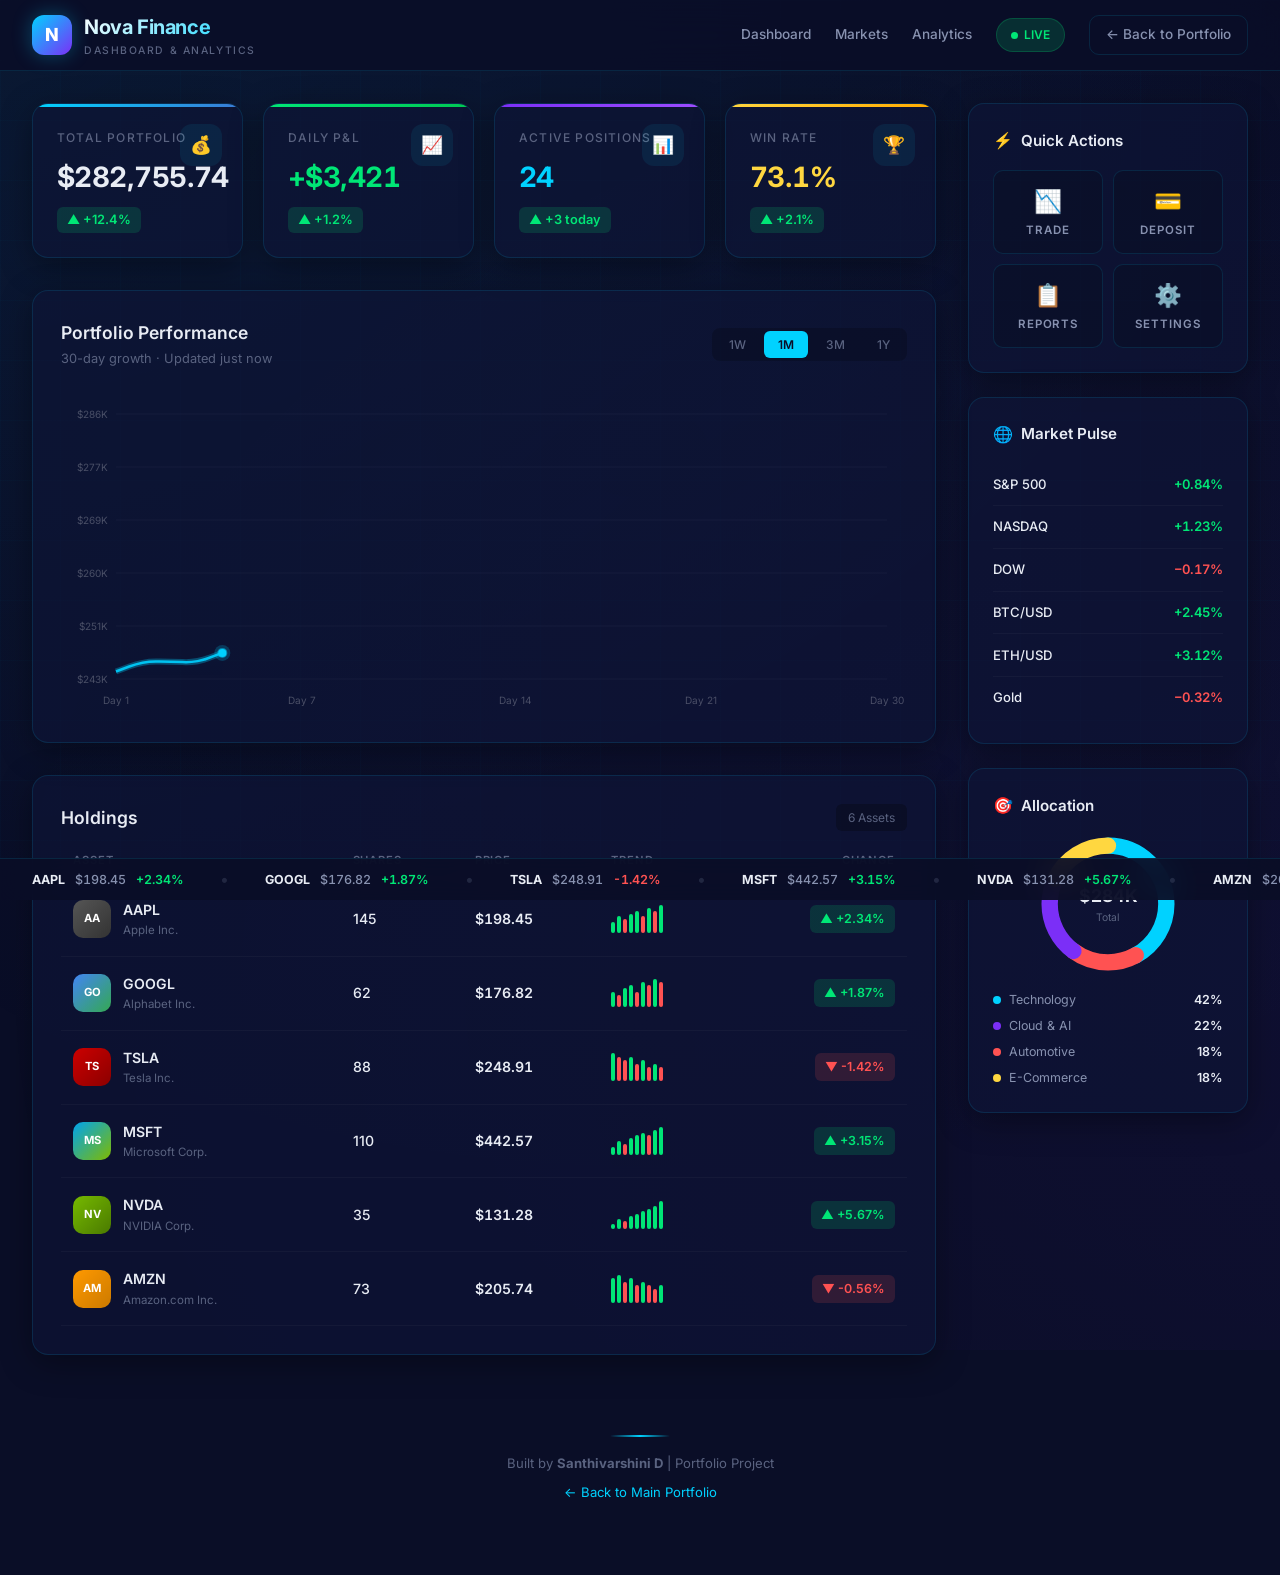
==== projects/nova/index.html @ 266eb6f7 "feat: massive portfolio overhaul with live demos, contact form email delivery, SEO, and particle ani" ====
<!DOCTYPE html>
<html lang="en">
<head>
    <meta charset="UTF-8">
    <meta name="viewport" content="width=device-width, initial-scale=1.0">
    <meta name="description" content="Nova Finance — A premium fintech dashboard and analytics platform for portfolio management, trading, and real-time market insights.">
    <title>Nova Finance | Dashboard & Analytics</title>
    <link rel="preconnect" href="https://fonts.googleapis.com">
    <link rel="preconnect" href="https://fonts.gstatic.com" crossorigin>
    <link href="https://fonts.googleapis.com/css2?family=Inter:wght@300;400;500;600;700;800&display=swap" rel="stylesheet">
    <style>
        /* ===== RESET & BASE ===== */
        *, *::before, *::after { margin: 0; padding: 0; box-sizing: border-box; }

        :root {
            --bg-primary: #0a0e27;
            --bg-secondary: #0f1433;
            --bg-card: rgba(15, 20, 55, 0.65);
            --bg-card-hover: rgba(20, 28, 75, 0.75);
            --border-glass: rgba(0, 210, 255, 0.12);
            --border-glass-hover: rgba(0, 210, 255, 0.3);
            --accent-cyan: #00d2ff;
            --accent-blue: #3a7bd5;
            --accent-purple: #7b2ff7;
            --accent-neon: #00f0ff;
            --text-primary: #e8ecf4;
            --text-secondary: #8892b0;
            --text-muted: #5a6380;
            --green: #00e676;
            --green-dim: rgba(0, 230, 118, 0.15);
            --red: #ff5252;
            --red-dim: rgba(255, 82, 82, 0.15);
            --yellow: #ffd740;
            --shadow-glow: 0 0 30px rgba(0, 210, 255, 0.08);
            --shadow-card: 0 8px 32px rgba(0, 0, 0, 0.35);
            --radius: 16px;
            --radius-sm: 10px;
            --transition: 0.3s cubic-bezier(0.4, 0, 0.2, 1);
        }

        html { scroll-behavior: smooth; }

        body {
            font-family: 'Inter', -apple-system, BlinkMacSystemFont, sans-serif;
            background: var(--bg-primary);
            color: var(--text-primary);
            min-height: 100vh;
            overflow-x: hidden;
            line-height: 1.6;
        }

        /* ===== AMBIENT BACKGROUND ===== */
        body::before {
            content: '';
            position: fixed;
            top: -50%;
            left: -50%;
            width: 200%;
            height: 200%;
            background:
                radial-gradient(ellipse at 20% 20%, rgba(0, 210, 255, 0.06) 0%, transparent 50%),
                radial-gradient(ellipse at 80% 80%, rgba(123, 47, 247, 0.05) 0%, transparent 50%),
                radial-gradient(ellipse at 50% 50%, rgba(58, 123, 213, 0.03) 0%, transparent 60%);
            animation: ambientShift 20s ease-in-out infinite alternate;
            z-index: 0;
            pointer-events: none;
        }

        @keyframes ambientShift {
            0% { transform: translate(0, 0) rotate(0deg); }
            50% { transform: translate(-3%, 2%) rotate(1deg); }
            100% { transform: translate(2%, -3%) rotate(-1deg); }
        }

        /* ===== GRID OVERLAY ===== */
        body::after {
            content: '';
            position: fixed;
            inset: 0;
            background-image:
                linear-gradient(rgba(0, 210, 255, 0.02) 1px, transparent 1px),
                linear-gradient(90deg, rgba(0, 210, 255, 0.02) 1px, transparent 1px);
            background-size: 60px 60px;
            z-index: 0;
            pointer-events: none;
        }

        /* ===== SCROLLBAR ===== */
        ::-webkit-scrollbar { width: 6px; }
        ::-webkit-scrollbar-track { background: var(--bg-primary); }
        ::-webkit-scrollbar-thumb { background: var(--accent-blue); border-radius: 3px; }
        ::-webkit-scrollbar-thumb:hover { background: var(--accent-cyan); }

        /* ===== GLASSMORPHISM UTILITY ===== */
        .glass {
            background: var(--bg-card);
            backdrop-filter: blur(20px);
            -webkit-backdrop-filter: blur(20px);
            border: 1px solid var(--border-glass);
            border-radius: var(--radius);
            box-shadow: var(--shadow-card);
            transition: border-color var(--transition), box-shadow var(--transition), transform var(--transition);
        }

        .glass:hover {
            border-color: var(--border-glass-hover);
            box-shadow: var(--shadow-card), var(--shadow-glow);
            transform: translateY(-2px);
        }

        /* ===== HEADER ===== */
        .header {
            position: sticky;
            top: 0;
            z-index: 100;
            background: rgba(10, 14, 39, 0.85);
            backdrop-filter: blur(24px);
            -webkit-backdrop-filter: blur(24px);
            border-bottom: 1px solid var(--border-glass);
            padding: 0 2rem;
            animation: headerSlide 0.8s ease-out;
        }

        @keyframes headerSlide {
            from { transform: translateY(-100%); opacity: 0; }
            to { transform: translateY(0); opacity: 1; }
        }

        .header-inner {
            max-width: 1440px;
            margin: 0 auto;
            display: flex;
            align-items: center;
            justify-content: space-between;
            height: 70px;
        }

        .brand {
            display: flex;
            align-items: center;
            gap: 12px;
            text-decoration: none;
        }

        .brand-icon {
            width: 40px;
            height: 40px;
            border-radius: 12px;
            background: linear-gradient(135deg, var(--accent-cyan), var(--accent-purple));
            display: flex;
            align-items: center;
            justify-content: center;
            font-size: 18px;
            font-weight: 800;
            color: #fff;
            box-shadow: 0 0 20px rgba(0, 210, 255, 0.3);
            animation: iconPulse 3s ease-in-out infinite;
        }

        @keyframes iconPulse {
            0%, 100% { box-shadow: 0 0 20px rgba(0, 210, 255, 0.3); }
            50% { box-shadow: 0 0 35px rgba(0, 210, 255, 0.5); }
        }

        .brand-text {
            display: flex;
            flex-direction: column;
        }

        .brand-name {
            font-size: 1.25rem;
            font-weight: 700;
            background: linear-gradient(135deg, #fff 0%, var(--accent-cyan) 100%);
            -webkit-background-clip: text;
            -webkit-text-fill-color: transparent;
            background-clip: text;
            letter-spacing: -0.02em;
        }

        .brand-sub {
            font-size: 0.65rem;
            color: var(--text-muted);
            text-transform: uppercase;
            letter-spacing: 0.15em;
            font-weight: 500;
        }

        .header-nav {
            display: flex;
            align-items: center;
            gap: 1.5rem;
        }

        .header-link {
            color: var(--text-secondary);
            text-decoration: none;
            font-size: 0.85rem;
            font-weight: 500;
            transition: color var(--transition);
            position: relative;
        }

        .header-link:hover {
            color: var(--accent-cyan);
        }

        .header-link::after {
            content: '';
            position: absolute;
            bottom: -4px;
            left: 0;
            width: 0;
            height: 2px;
            background: var(--accent-cyan);
            transition: width var(--transition);
        }

        .header-link:hover::after { width: 100%; }

        .live-badge {
            display: flex;
            align-items: center;
            gap: 6px;
            font-size: 0.75rem;
            font-weight: 600;
            color: var(--green);
            background: var(--green-dim);
            padding: 6px 14px;
            border-radius: 20px;
            border: 1px solid rgba(0, 230, 118, 0.2);
        }

        .live-dot {
            width: 7px;
            height: 7px;
            border-radius: 50%;
            background: var(--green);
            animation: livePulse 1.5s ease-in-out infinite;
        }

        @keyframes livePulse {
            0%, 100% { opacity: 1; box-shadow: 0 0 0 0 rgba(0, 230, 118, 0.4); }
            50% { opacity: 0.6; box-shadow: 0 0 0 6px rgba(0, 230, 118, 0); }
        }

        .back-link {
            display: flex;
            align-items: center;
            gap: 6px;
            color: var(--text-secondary);
            text-decoration: none;
            font-size: 0.85rem;
            font-weight: 500;
            padding: 8px 16px;
            border-radius: var(--radius-sm);
            border: 1px solid var(--border-glass);
            transition: all var(--transition);
        }

        .back-link:hover {
            color: var(--accent-cyan);
            border-color: var(--accent-cyan);
            background: rgba(0, 210, 255, 0.05);
        }

        /* ===== MAIN LAYOUT ===== */
        .main-wrapper {
            position: relative;
            z-index: 1;
            max-width: 1440px;
            margin: 0 auto;
            padding: 2rem;
            display: grid;
            grid-template-columns: 1fr 280px;
            gap: 2rem;
        }

        .content-area { min-width: 0; }

        /* ===== HERO STATS ===== */
        .hero-stats {
            display: grid;
            grid-template-columns: repeat(4, 1fr);
            gap: 1.25rem;
            margin-bottom: 2rem;
            animation: fadeUp 0.6s ease-out 0.2s both;
        }

        @keyframes fadeUp {
            from { opacity: 0; transform: translateY(30px); }
            to { opacity: 1; transform: translateY(0); }
        }

        .stat-card {
            padding: 1.5rem;
            position: relative;
            overflow: hidden;
        }

        .stat-card::before {
            content: '';
            position: absolute;
            top: 0;
            left: 0;
            right: 0;
            height: 3px;
            border-radius: var(--radius) var(--radius) 0 0;
        }

        .stat-card:nth-child(1)::before { background: linear-gradient(90deg, var(--accent-cyan), var(--accent-blue)); }
        .stat-card:nth-child(2)::before { background: linear-gradient(90deg, var(--green), #00c853); }
        .stat-card:nth-child(3)::before { background: linear-gradient(90deg, var(--accent-purple), #9c4dff); }
        .stat-card:nth-child(4)::before { background: linear-gradient(90deg, var(--yellow), #ffab00); }

        .stat-label {
            font-size: 0.75rem;
            font-weight: 500;
            color: var(--text-muted);
            text-transform: uppercase;
            letter-spacing: 0.1em;
            margin-bottom: 0.5rem;
        }

        .stat-value {
            font-size: 1.75rem;
            font-weight: 700;
            letter-spacing: -0.02em;
            margin-bottom: 0.35rem;
            font-variant-numeric: tabular-nums;
        }

        .stat-change {
            font-size: 0.8rem;
            font-weight: 600;
            display: inline-flex;
            align-items: center;
            gap: 4px;
            padding: 3px 10px;
            border-radius: 6px;
        }

        .stat-change.positive {
            color: var(--green);
            background: var(--green-dim);
        }

        .stat-change.negative {
            color: var(--red);
            background: var(--red-dim);
        }

        .stat-icon {
            position: absolute;
            top: 1.25rem;
            right: 1.25rem;
            width: 42px;
            height: 42px;
            border-radius: 12px;
            display: flex;
            align-items: center;
            justify-content: center;
            font-size: 1.1rem;
            background: rgba(0, 210, 255, 0.08);
            color: var(--accent-cyan);
        }

        /* ===== CHART SECTION ===== */
        .chart-section {
            margin-bottom: 2rem;
            animation: fadeUp 0.6s ease-out 0.4s both;
        }

        .chart-card {
            padding: 1.75rem;
        }

        .chart-header {
            display: flex;
            align-items: center;
            justify-content: space-between;
            margin-bottom: 1.5rem;
        }

        .chart-title {
            font-size: 1.1rem;
            font-weight: 600;
        }

        .chart-title-sub {
            font-size: 0.8rem;
            color: var(--text-muted);
            margin-top: 2px;
        }

        .chart-controls {
            display: flex;
            gap: 4px;
            background: rgba(0, 0, 0, 0.2);
            border-radius: 8px;
            padding: 3px;
        }

        .chart-btn {
            border: none;
            background: transparent;
            color: var(--text-muted);
            font-family: 'Inter', sans-serif;
            font-size: 0.75rem;
            font-weight: 500;
            padding: 6px 14px;
            border-radius: 6px;
            cursor: pointer;
            transition: all var(--transition);
        }

        .chart-btn.active {
            background: var(--accent-cyan);
            color: var(--bg-primary);
            font-weight: 600;
        }

        .chart-btn:hover:not(.active) {
            color: var(--text-primary);
            background: rgba(255, 255, 255, 0.05);
        }

        .chart-canvas-wrap {
            position: relative;
            width: 100%;
            height: 320px;
            border-radius: var(--radius-sm);
            overflow: hidden;
        }

        #priceChart {
            width: 100%;
            height: 100%;
        }

        /* ===== HOLDINGS TABLE ===== */
        .holdings-section {
            animation: fadeUp 0.6s ease-out 0.6s both;
        }

        .holdings-card {
            padding: 1.75rem;
        }

        .holdings-header {
            display: flex;
            align-items: center;
            justify-content: space-between;
            margin-bottom: 1.25rem;
        }

        .holdings-title {
            font-size: 1.1rem;
            font-weight: 600;
        }

        .holdings-count {
            font-size: 0.75rem;
            color: var(--text-muted);
            background: rgba(0, 0, 0, 0.25);
            padding: 4px 12px;
            border-radius: 6px;
        }

        .holdings-table {
            width: 100%;
            border-collapse: collapse;
        }

        .holdings-table th {
            text-align: left;
            font-size: 0.7rem;
            font-weight: 600;
            color: var(--text-muted);
            text-transform: uppercase;
            letter-spacing: 0.08em;
            padding: 0 0.75rem 0.75rem;
            border-bottom: 1px solid var(--border-glass);
        }

        .holdings-table th:last-child,
        .holdings-table td:last-child { text-align: right; }

        .holdings-table td {
            padding: 1rem 0.75rem;
            font-size: 0.88rem;
            border-bottom: 1px solid rgba(255, 255, 255, 0.03);
            vertical-align: middle;
        }

        .holdings-table tr {
            transition: background var(--transition);
        }

        .holdings-table tbody tr:hover {
            background: rgba(0, 210, 255, 0.03);
        }

        .stock-info {
            display: flex;
            align-items: center;
            gap: 12px;
        }

        .stock-icon-wrap {
            width: 38px;
            height: 38px;
            border-radius: 10px;
            display: flex;
            align-items: center;
            justify-content: center;
            font-weight: 700;
            font-size: 0.7rem;
            color: #fff;
            flex-shrink: 0;
        }

        .stock-icon-wrap.aapl { background: linear-gradient(135deg, #555, #333); }
        .stock-icon-wrap.googl { background: linear-gradient(135deg, #4285f4, #34a853); }
        .stock-icon-wrap.tsla { background: linear-gradient(135deg, #cc0000, #8b0000); }
        .stock-icon-wrap.msft { background: linear-gradient(135deg, #00a4ef, #7fba00); }
        .stock-icon-wrap.nvda { background: linear-gradient(135deg, #76b900, #4a7a00); }
        .stock-icon-wrap.amzn { background: linear-gradient(135deg, #ff9900, #cc7a00); }

        .stock-name {
            font-weight: 600;
            font-size: 0.88rem;
        }

        .stock-fullname {
            font-size: 0.72rem;
            color: var(--text-muted);
        }

        .shares-val {
            font-weight: 500;
        }

        .price-val {
            font-weight: 600;
            font-variant-numeric: tabular-nums;
        }

        .change-badge {
            display: inline-flex;
            align-items: center;
            gap: 3px;
            padding: 4px 10px;
            border-radius: 6px;
            font-size: 0.78rem;
            font-weight: 600;
        }

        .change-badge.up {
            color: var(--green);
            background: var(--green-dim);
        }

        .change-badge.down {
            color: var(--red);
            background: var(--red-dim);
        }

        /* Sparkline */
        .sparkline {
            display: flex;
            align-items: flex-end;
            gap: 2px;
            height: 28px;
        }

        .sparkline .bar {
            width: 4px;
            border-radius: 2px;
            animation: sparkGrow 0.8s ease-out forwards;
            transform-origin: bottom;
            transform: scaleY(0);
        }

        @keyframes sparkGrow {
            to { transform: scaleY(1); }
        }

        .sparkline .bar.up { background: var(--green); }
        .sparkline .bar.down { background: var(--red); }

        /* ===== SIDEBAR ===== */
        .sidebar {
            display: flex;
            flex-direction: column;
            gap: 1.5rem;
            animation: fadeUp 0.6s ease-out 0.5s both;
        }

        .sidebar-card {
            padding: 1.5rem;
        }

        .sidebar-title {
            font-size: 0.95rem;
            font-weight: 600;
            margin-bottom: 1rem;
            display: flex;
            align-items: center;
            gap: 8px;
        }

        .sidebar-title .icon {
            font-size: 1rem;
        }

        /* Quick Actions */
        .action-grid {
            display: grid;
            grid-template-columns: 1fr 1fr;
            gap: 10px;
        }

        .action-btn {
            display: flex;
            flex-direction: column;
            align-items: center;
            gap: 8px;
            padding: 1rem 0.5rem;
            border: 1px solid var(--border-glass);
            border-radius: var(--radius-sm);
            background: rgba(0, 0, 0, 0.15);
            color: var(--text-secondary);
            cursor: pointer;
            transition: all var(--transition);
            text-decoration: none;
            font-family: 'Inter', sans-serif;
        }

        .action-btn:hover {
            border-color: var(--accent-cyan);
            color: var(--accent-cyan);
            background: rgba(0, 210, 255, 0.05);
            transform: translateY(-2px);
        }

        .action-btn .action-icon {
            font-size: 1.4rem;
        }

        .action-btn .action-label {
            font-size: 0.72rem;
            font-weight: 600;
            text-transform: uppercase;
            letter-spacing: 0.08em;
        }

        /* Market Pulse */
        .market-item {
            display: flex;
            align-items: center;
            justify-content: space-between;
            padding: 0.65rem 0;
            border-bottom: 1px solid rgba(255, 255, 255, 0.03);
        }

        .market-item:last-child { border-bottom: none; }

        .market-label {
            font-size: 0.82rem;
            font-weight: 500;
        }

        .market-val {
            font-size: 0.82rem;
            font-weight: 600;
            font-variant-numeric: tabular-nums;
        }

        .market-val.green { color: var(--green); }
        .market-val.red { color: var(--red); }

        /* Allocation Ring */
        .allocation-wrap {
            display: flex;
            justify-content: center;
            margin-bottom: 1rem;
        }

        .allocation-ring {
            width: 140px;
            height: 140px;
            position: relative;
        }

        .allocation-ring svg {
            width: 100%;
            height: 100%;
            transform: rotate(-90deg);
        }

        .allocation-ring circle {
            fill: none;
            stroke-width: 14;
            stroke-linecap: round;
        }

        .ring-center {
            position: absolute;
            inset: 0;
            display: flex;
            flex-direction: column;
            align-items: center;
            justify-content: center;
        }

        .ring-center .val {
            font-size: 1.1rem;
            font-weight: 700;
        }

        .ring-center .label {
            font-size: 0.65rem;
            color: var(--text-muted);
        }

        .alloc-legend {
            display: flex;
            flex-direction: column;
            gap: 6px;
        }

        .legend-item {
            display: flex;
            align-items: center;
            gap: 8px;
            font-size: 0.78rem;
            color: var(--text-secondary);
        }

        .legend-dot {
            width: 8px;
            height: 8px;
            border-radius: 50%;
            flex-shrink: 0;
        }

        .legend-pct {
            margin-left: auto;
            font-weight: 600;
            color: var(--text-primary);
        }

        /* ===== TICKER BAR ===== */
        .ticker-bar {
            position: fixed;
            bottom: 0;
            left: 0;
            right: 0;
            z-index: 100;
            background: rgba(10, 14, 39, 0.92);
            backdrop-filter: blur(16px);
            -webkit-backdrop-filter: blur(16px);
            border-top: 1px solid var(--border-glass);
            height: 42px;
            overflow: hidden;
        }

        .ticker-track {
            display: flex;
            align-items: center;
            height: 100%;
            animation: tickerScroll 35s linear infinite;
            white-space: nowrap;
            width: max-content;
        }

        @keyframes tickerScroll {
            from { transform: translateX(0); }
            to { transform: translateX(-50%); }
        }

        .ticker-item {
            display: inline-flex;
            align-items: center;
            gap: 10px;
            padding: 0 2rem;
            font-size: 0.78rem;
            font-weight: 500;
        }

        .ticker-symbol {
            color: var(--text-primary);
            font-weight: 700;
        }

        .ticker-price {
            color: var(--text-secondary);
            font-variant-numeric: tabular-nums;
        }

        .ticker-chg {
            font-weight: 600;
            font-variant-numeric: tabular-nums;
        }

        .ticker-chg.up { color: var(--green); }
        .ticker-chg.down { color: var(--red); }

        .ticker-sep {
            color: var(--text-muted);
            opacity: 0.3;
            padding: 0 0.25rem;
        }

        /* ===== FOOTER ===== */
        .footer {
            position: relative;
            z-index: 1;
            text-align: center;
            padding: 3rem 2rem 4.5rem;
            color: var(--text-muted);
            font-size: 0.82rem;
        }

        .footer a {
            color: var(--accent-cyan);
            text-decoration: none;
            transition: color var(--transition);
        }

        .footer a:hover {
            color: #fff;
        }

        .footer-divider {
            width: 60px;
            height: 2px;
            background: linear-gradient(90deg, transparent, var(--accent-cyan), transparent);
            margin: 0 auto 1rem;
            border-radius: 1px;
        }

        /* ===== RESPONSIVE ===== */
        @media (max-width: 1100px) {
            .main-wrapper {
                grid-template-columns: 1fr;
            }

            .sidebar {
                display: grid;
                grid-template-columns: repeat(auto-fit, minmax(240px, 1fr));
            }
        }

        @media (max-width: 768px) {
            .hero-stats {
                grid-template-columns: repeat(2, 1fr);
            }

            .header-inner {
                height: 60px;
            }

            .header-nav .header-link {
                display: none;
            }

            .main-wrapper {
                padding: 1rem;
                gap: 1rem;
            }

            .stat-value {
                font-size: 1.35rem;
            }

            .stat-icon { display: none; }

            .chart-canvas-wrap { height: 240px; }

            .holdings-table th:nth-child(4),
            .holdings-table td:nth-child(4) {
                display: none;
            }

            .sidebar {
                grid-template-columns: 1fr;
            }
        }

        @media (max-width: 480px) {
            .hero-stats {
                grid-template-columns: 1fr;
            }

            .brand-name { font-size: 1rem; }

            .holdings-table th:nth-child(3),
            .holdings-table td:nth-child(3) {
                display: none;
            }
        }

        /* ===== ANIMATIONS ===== */
        .fade-in-row > * {
            animation: fadeUp 0.5s ease-out both;
        }

        .fade-in-row > *:nth-child(1) { animation-delay: 0.1s; }
        .fade-in-row > *:nth-child(2) { animation-delay: 0.2s; }
        .fade-in-row > *:nth-child(3) { animation-delay: 0.3s; }
        .fade-in-row > *:nth-child(4) { animation-delay: 0.4s; }
        .fade-in-row > *:nth-child(5) { animation-delay: 0.5s; }
        .fade-in-row > *:nth-child(6) { animation-delay: 0.6s; }
    </style>
</head>
<body>

    <!-- ===== HEADER ===== -->
    <header class="header" id="header">
        <div class="header-inner">
            <a href="#" class="brand">
                <div class="brand-icon">N</div>
                <div class="brand-text">
                    <span class="brand-name">Nova Finance</span>
                    <span class="brand-sub">Dashboard & Analytics</span>
                </div>
            </a>

            <nav class="header-nav">
                <a href="#" class="header-link">Dashboard</a>
                <a href="#" class="header-link">Markets</a>
                <a href="#" class="header-link">Analytics</a>
                <span class="live-badge">
                    <span class="live-dot"></span>
                    LIVE
                </span>
                <a href="../../index.html" class="back-link">← Back to Portfolio</a>
            </nav>
        </div>
    </header>

    <!-- ===== MAIN CONTENT ===== -->
    <div class="main-wrapper">
        <div class="content-area">

            <!-- HERO STATS -->
            <div class="hero-stats fade-in-row" id="heroStats">
                <div class="stat-card glass">
                    <div class="stat-label">Total Portfolio</div>
                    <div class="stat-value" id="statPortfolio">$0</div>
                    <span class="stat-change positive">▲ +12.4%</span>
                    <div class="stat-icon">💰</div>
                </div>
                <div class="stat-card glass">
                    <div class="stat-label">Daily P&L</div>
                    <div class="stat-value" id="statPL" style="color: var(--green);">$0</div>
                    <span class="stat-change positive">▲ +1.2%</span>
                    <div class="stat-icon">📈</div>
                </div>
                <div class="stat-card glass">
                    <div class="stat-label">Active Positions</div>
                    <div class="stat-value" id="statPositions" style="color: var(--accent-cyan);">0</div>
                    <span class="stat-change positive">▲ +3 today</span>
                    <div class="stat-icon">📊</div>
                </div>
                <div class="stat-card glass">
                    <div class="stat-label">Win Rate</div>
                    <div class="stat-value" id="statWinRate" style="color: var(--yellow);">0%</div>
                    <span class="stat-change positive">▲ +2.1%</span>
                    <div class="stat-icon">🏆</div>
                </div>
            </div>

            <!-- CHART -->
            <div class="chart-section">
                <div class="chart-card glass">
                    <div class="chart-header">
                        <div>
                            <div class="chart-title">Portfolio Performance</div>
                            <div class="chart-title-sub">30-day growth · Updated just now</div>
                        </div>
                        <div class="chart-controls">
                            <button class="chart-btn" data-range="7">1W</button>
                            <button class="chart-btn active" data-range="30">1M</button>
                            <button class="chart-btn" data-range="90">3M</button>
                            <button class="chart-btn" data-range="365">1Y</button>
                        </div>
                    </div>
                    <div class="chart-canvas-wrap">
                        <canvas id="priceChart"></canvas>
                    </div>
                </div>
            </div>

            <!-- HOLDINGS TABLE -->
            <div class="holdings-section">
                <div class="holdings-card glass">
                    <div class="holdings-header">
                        <h2 class="holdings-title">Holdings</h2>
                        <span class="holdings-count">6 Assets</span>
                    </div>
                    <table class="holdings-table">
                        <thead>
                            <tr>
                                <th>Asset</th>
                                <th>Shares</th>
                                <th>Price</th>
                                <th>Trend</th>
                                <th>Change</th>
                            </tr>
                        </thead>
                        <tbody id="holdingsBody" class="fade-in-row">
                        </tbody>
                    </table>
                </div>
            </div>
        </div>

        <!-- SIDEBAR -->
        <aside class="sidebar">
            <!-- Quick Actions -->
            <div class="sidebar-card glass">
                <div class="sidebar-title"><span class="icon">⚡</span> Quick Actions</div>
                <div class="action-grid">
                    <button class="action-btn" id="btnTrade">
                        <span class="action-icon">📉</span>
                        <span class="action-label">Trade</span>
                    </button>
                    <button class="action-btn" id="btnDeposit">
                        <span class="action-icon">💳</span>
                        <span class="action-label">Deposit</span>
                    </button>
                    <button class="action-btn" id="btnReports">
                        <span class="action-icon">📋</span>
                        <span class="action-label">Reports</span>
                    </button>
                    <button class="action-btn" id="btnSettings">
                        <span class="action-icon">⚙️</span>
                        <span class="action-label">Settings</span>
                    </button>
                </div>
            </div>

            <!-- Market Pulse -->
            <div class="sidebar-card glass">
                <div class="sidebar-title"><span class="icon">🌐</span> Market Pulse</div>
                <div class="market-item">
                    <span class="market-label">S&P 500</span>
                    <span class="market-val green">+0.84%</span>
                </div>
                <div class="market-item">
                    <span class="market-label">NASDAQ</span>
                    <span class="market-val green">+1.23%</span>
                </div>
                <div class="market-item">
                    <span class="market-label">DOW</span>
                    <span class="market-val red">−0.17%</span>
                </div>
                <div class="market-item">
                    <span class="market-label">BTC/USD</span>
                    <span class="market-val green">+2.45%</span>
                </div>
                <div class="market-item">
                    <span class="market-label">ETH/USD</span>
                    <span class="market-val green">+3.12%</span>
                </div>
                <div class="market-item">
                    <span class="market-label">Gold</span>
                    <span class="market-val red">−0.32%</span>
                </div>
            </div>

            <!-- Allocation -->
            <div class="sidebar-card glass">
                <div class="sidebar-title"><span class="icon">🎯</span> Allocation</div>
                <div class="allocation-wrap">
                    <div class="allocation-ring">
                        <svg viewBox="0 0 120 120">
                            <circle cx="60" cy="60" r="50" stroke="rgba(255,255,255,0.04)" />
                            <!-- Tech 42% -->
                            <circle cx="60" cy="60" r="50" stroke="var(--accent-cyan)" stroke-dasharray="131.95 314.16" stroke-dashoffset="0" style="animation: ringDraw 1.5s ease-out 0.8s both;" />
                            <!-- Auto 18% -->
                            <circle cx="60" cy="60" r="50" stroke="var(--red)" stroke-dasharray="56.55 314.16" stroke-dashoffset="-131.95" style="animation: ringDraw 1.5s ease-out 1s both;" />
                            <!-- Cloud 22% -->
                            <circle cx="60" cy="60" r="50" stroke="var(--accent-purple)" stroke-dasharray="69.12 314.16" stroke-dashoffset="-188.5" style="animation: ringDraw 1.5s ease-out 1.2s both;" />
                            <!-- Finance 18% -->
                            <circle cx="60" cy="60" r="50" stroke="var(--yellow)" stroke-dasharray="56.55 314.16" stroke-dashoffset="-257.61" style="animation: ringDraw 1.5s ease-out 1.4s both;" />
                        </svg>
                        <div class="ring-center">
                            <span class="val">$284K</span>
                            <span class="label">Total</span>
                        </div>
                    </div>
                </div>
                <div class="alloc-legend">
                    <div class="legend-item">
                        <span class="legend-dot" style="background: var(--accent-cyan);"></span>
                        Technology
                        <span class="legend-pct">42%</span>
                    </div>
                    <div class="legend-item">
                        <span class="legend-dot" style="background: var(--accent-purple);"></span>
                        Cloud & AI
                        <span class="legend-pct">22%</span>
                    </div>
                    <div class="legend-item">
                        <span class="legend-dot" style="background: var(--red);"></span>
                        Automotive
                        <span class="legend-pct">18%</span>
                    </div>
                    <div class="legend-item">
                        <span class="legend-dot" style="background: var(--yellow);"></span>
                        E-Commerce
                        <span class="legend-pct">18%</span>
                    </div>
                </div>
            </div>
        </aside>
    </div>

    <!-- ===== FOOTER ===== -->
    <footer class="footer">
        <div class="footer-divider"></div>
        <p>Built by <strong>Santhivarshini D</strong> | Portfolio Project</p>
        <p style="margin-top: 0.5rem;">
            <a href="../../index.html">← Back to Main Portfolio</a>
        </p>
    </footer>

    <!-- ===== TICKER BAR ===== -->
    <div class="ticker-bar" id="tickerBar">
        <div class="ticker-track" id="tickerTrack"></div>
    </div>

    <!-- ===== JAVASCRIPT ===== -->
    <script>
    (function() {
        'use strict';

        /* ===== COUNT-UP ANIMATION ===== */
        function animateValue(el, start, end, duration, prefix, suffix, decimals) {
            prefix = prefix || '';
            suffix = suffix || '';
            decimals = decimals || 0;
            const startTime = performance.now();

            function update(currentTime) {
                const elapsed = currentTime - startTime;
                const progress = Math.min(elapsed / duration, 1);
                // Ease out cubic
                const eased = 1 - Math.pow(1 - progress, 3);
                const current = start + (end - start) * eased;

                if (decimals > 0) {
                    el.textContent = prefix + current.toLocaleString('en-US', {
                        minimumFractionDigits: decimals,
                        maximumFractionDigits: decimals
                    }) + suffix;
                } else {
                    el.textContent = prefix + Math.round(current).toLocaleString('en-US') + suffix;
                }

                if (progress < 1) {
                    requestAnimationFrame(update);
                }
            }
            requestAnimationFrame(update);
        }

        // Trigger stat animations
        setTimeout(function() {
            animateValue(document.getElementById('statPortfolio'), 0, 284532.18, 2200, '$', '', 2);
            animateValue(document.getElementById('statPL'), 0, 3421, 1800, '+$', '', 0);
            animateValue(document.getElementById('statPositions'), 0, 24, 1500, '', '', 0);
            animateValue(document.getElementById('statWinRate'), 0, 73.2, 2000, '', '%', 1);
        }, 400);

        /* ===== CHART ===== */
        function generateData(points) {
            const data = [];
            let price = 245000;
            for (let i = 0; i < points; i++) {
                price += (Math.random() - 0.42) * 4500;
                price = Math.max(price, 200000);
                data.push(price);
            }
            // Ensure the last value ends around 284532
            const target = 284532;
            const lastN = Math.min(5, data.length);
            for (let i = data.length - lastN; i < data.length; i++) {
                const t = (i - (data.length - lastN)) / (lastN - 1);
                data[i] = data[i] * (1 - t) + target * t;
            }
            return data;
        }

        function drawChart(canvas, data, animDuration) {
            const ctx = canvas.getContext('2d');
            const dpr = window.devicePixelRatio || 1;
            const rect = canvas.getBoundingClientRect();

            canvas.width = rect.width * dpr;
            canvas.height = rect.height * dpr;
            ctx.scale(dpr, dpr);

            const w = rect.width;
            const h = rect.height;
            const padTop = 20;
            const padBottom = 35;
            const padLeft = 55;
            const padRight = 20;
            const chartW = w - padLeft - padRight;
            const chartH = h - padTop - padBottom;

            const minVal = Math.min(...data) * 0.995;
            const maxVal = Math.max(...data) * 1.005;
            const range = maxVal - minVal;

            function xPos(i) { return padLeft + (i / (data.length - 1)) * chartW; }
            function yPos(v) { return padTop + (1 - (v - minVal) / range) * chartH; }

            // Animate
            const startTime = performance.now();

            function render(now) {
                const elapsed = now - startTime;
                const progress = Math.min(elapsed / animDuration, 1);
                const eased = 1 - Math.pow(1 - progress, 2);
                const drawCount = Math.floor(eased * data.length);

                ctx.clearRect(0, 0, w, h);

                // Grid lines
                ctx.strokeStyle = 'rgba(255, 255, 255, 0.04)';
                ctx.lineWidth = 1;
                const gridLines = 5;
                for (let i = 0; i <= gridLines; i++) {
                    const y = padTop + (i / gridLines) * chartH;
                    ctx.beginPath();
                    ctx.moveTo(padLeft, y);
                    ctx.lineTo(w - padRight, y);
                    ctx.stroke();

                    // Labels
                    const val = maxVal - (i / gridLines) * range;
                    ctx.fillStyle = 'rgba(255,255,255,0.25)';
                    ctx.font = '10px Inter, sans-serif';
                    ctx.textAlign = 'right';
                    ctx.fillText('$' + Math.round(val / 1000) + 'K', padLeft - 8, y + 4);
                }

                // X-axis labels
                ctx.fillStyle = 'rgba(255,255,255,0.25)';
                ctx.textAlign = 'center';
                const xLabels = ['Day 1', 'Day 7', 'Day 14', 'Day 21', 'Day 30'];
                for (let i = 0; i < xLabels.length; i++) {
                    const idx = Math.round((i / (xLabels.length - 1)) * (data.length - 1));
                    ctx.fillText(xLabels[i], xPos(idx), h - 10);
                }

                if (drawCount < 2) {
                    if (progress < 1) requestAnimationFrame(render);
                    return;
                }

                // Gradient fill
                const gradient = ctx.createLinearGradient(0, padTop, 0, padTop + chartH);
                gradient.addColorStop(0, 'rgba(0, 210, 255, 0.18)');
                gradient.addColorStop(0.5, 'rgba(0, 210, 255, 0.06)');
                gradient.addColorStop(1, 'rgba(0, 210, 255, 0)');

                ctx.beginPath();
                ctx.moveTo(xPos(0), yPos(data[0]));
                for (let i = 1; i < drawCount; i++) {
                    const cx = (xPos(i - 1) + xPos(i)) / 2;
                    ctx.quadraticCurveTo(xPos(i - 1), yPos(data[i - 1]), cx, (yPos(data[i - 1]) + yPos(data[i])) / 2);
                }
                ctx.quadraticCurveTo(xPos(drawCount - 2), yPos(data[drawCount - 2]), xPos(drawCount - 1), yPos(data[drawCount - 1]));

                // Fill
                ctx.lineTo(xPos(drawCount - 1), padTop + chartH);
                ctx.lineTo(xPos(0), padTop + chartH);
                ctx.closePath();
                ctx.fillStyle = gradient;
                ctx.fill();

                // Line stroke
                ctx.beginPath();
                ctx.moveTo(xPos(0), yPos(data[0]));
                for (let i = 1; i < drawCount; i++) {
                    const cx = (xPos(i - 1) + xPos(i)) / 2;
                    ctx.quadraticCurveTo(xPos(i - 1), yPos(data[i - 1]), cx, (yPos(data[i - 1]) + yPos(data[i])) / 2);
                }
                ctx.quadraticCurveTo(xPos(drawCount - 2), yPos(data[drawCount - 2]), xPos(drawCount - 1), yPos(data[drawCount - 1]));
                ctx.strokeStyle = 'rgba(0, 210, 255, 0.9)';
                ctx.lineWidth = 2.5;
                ctx.lineJoin = 'round';
                ctx.stroke();

                // Glow line
                ctx.strokeStyle = 'rgba(0, 210, 255, 0.3)';
                ctx.lineWidth = 6;
                ctx.stroke();

                // End dot
                if (drawCount > 1) {
                    const lastX = xPos(drawCount - 1);
                    const lastY = yPos(data[drawCount - 1]);

                    // Glow
                    ctx.beginPath();
                    ctx.arc(lastX, lastY, 8, 0, Math.PI * 2);
                    ctx.fillStyle = 'rgba(0, 210, 255, 0.2)';
                    ctx.fill();

                    ctx.beginPath();
                    ctx.arc(lastX, lastY, 4, 0, Math.PI * 2);
                    ctx.fillStyle = '#00d2ff';
                    ctx.fill();
                    ctx.strokeStyle = 'rgba(0, 210, 255, 0.5)';
                    ctx.lineWidth = 2;
                    ctx.stroke();

                    // Price label
                    if (progress >= 0.8) {
                        const labelOpacity = Math.min((progress - 0.8) / 0.2, 1);
                        ctx.globalAlpha = labelOpacity;
                        const priceText = '$' + Math.round(data[drawCount - 1]).toLocaleString();
                        ctx.font = '600 12px Inter, sans-serif';
                        const tw = ctx.measureText(priceText).width;
                        const lx = lastX - tw / 2 - 8;
                        const ly = lastY - 22;

                        ctx.fillStyle = 'rgba(0, 210, 255, 0.15)';
                        ctx.beginPath();
                        ctx.roundRect(lx, ly - 10, tw + 16, 22, 6);
                        ctx.fill();

                        ctx.fillStyle = '#00d2ff';
                        ctx.textAlign = 'center';
                        ctx.fillText(priceText, lastX, ly + 5);
                        ctx.globalAlpha = 1;
                    }
                }

                if (progress < 1) requestAnimationFrame(render);
            }

            requestAnimationFrame(render);
        }

        const chartData = generateData(30);
        const chartCanvas = document.getElementById('priceChart');

        // Wait a beat then draw
        setTimeout(function() {
            drawChart(chartCanvas, chartData, 2500);
        }, 600);

        // Redraw on resize
        let resizeTimer;
        window.addEventListener('resize', function() {
            clearTimeout(resizeTimer);
            resizeTimer = setTimeout(function() {
                drawChart(chartCanvas, chartData, 800);
            }, 200);
        });

        // Chart buttons
        document.querySelectorAll('.chart-btn').forEach(function(btn) {
            btn.addEventListener('click', function() {
                document.querySelectorAll('.chart-btn').forEach(function(b) { b.classList.remove('active'); });
                btn.classList.add('active');
                const range = parseInt(btn.dataset.range);
                const newData = generateData(range);
                drawChart(chartCanvas, newData, 1500);
            });
        });

        /* ===== HOLDINGS TABLE ===== */
        const holdings = [
            { symbol: 'AAPL', name: 'Apple Inc.', cls: 'aapl', shares: 145, price: 198.45, change: 2.34, sparkData: [4,6,5,7,8,6,9,8,10] },
            { symbol: 'GOOGL', name: 'Alphabet Inc.', cls: 'googl', shares: 62, price: 176.82, change: 1.87, sparkData: [5,4,6,7,5,8,7,9,8] },
            { symbol: 'TSLA', name: 'Tesla Inc.', cls: 'tsla', shares: 88, price: 248.91, change: -1.42, sparkData: [8,7,6,7,5,6,4,5,4] },
            { symbol: 'MSFT', name: 'Microsoft Corp.', cls: 'msft', shares: 110, price: 442.57, change: 3.15, sparkData: [3,5,4,6,7,8,7,9,10] },
            { symbol: 'NVDA', name: 'NVIDIA Corp.', cls: 'nvda', shares: 35, price: 131.28, change: 5.67, sparkData: [2,4,3,5,6,7,8,9,11] },
            { symbol: 'AMZN', name: 'Amazon.com Inc.', cls: 'amzn', shares: 73, price: 205.74, change: -0.56, sparkData: [7,8,6,7,5,6,5,4,5] }
        ];

        const tbody = document.getElementById('holdingsBody');

        holdings.forEach(function(h, idx) {
            const tr = document.createElement('tr');
            const isUp = h.change >= 0;
            const changeDir = isUp ? 'up' : 'down';
            const changeSymbol = isUp ? '▲' : '▼';
            const changeSign = isUp ? '+' : '';

            // Build sparkline bars
            const maxSpark = Math.max(...h.sparkData);
            let sparkHTML = '<div class="sparkline">';
            h.sparkData.forEach(function(v, si) {
                const ht = Math.max(4, (v / maxSpark) * 28);
                const barClass = v >= h.sparkData[Math.max(0, si - 1)] ? 'up' : 'down';
                sparkHTML += '<div class="bar ' + barClass + '" style="height:' + ht + 'px; animation-delay:' + (0.6 + idx * 0.1 + si * 0.05) + 's;"></div>';
            });
            sparkHTML += '</div>';

            tr.innerHTML =
                '<td>' +
                    '<div class="stock-info">' +
                        '<div class="stock-icon-wrap ' + h.cls + '">' + h.symbol.slice(0, 2) + '</div>' +
                        '<div>' +
                            '<div class="stock-name">' + h.symbol + '</div>' +
                            '<div class="stock-fullname">' + h.name + '</div>' +
                        '</div>' +
                    '</div>' +
                '</td>' +
                '<td class="shares-val">' + h.shares + '</td>' +
                '<td class="price-val">$' + h.price.toFixed(2) + '</td>' +
                '<td>' + sparkHTML + '</td>' +
                '<td>' +
                    '<span class="change-badge ' + changeDir + '">' +
                        changeSymbol + ' ' + changeSign + h.change.toFixed(2) + '%' +
                    '</span>' +
                '</td>';

            tbody.appendChild(tr);
        });

        /* ===== TICKER BAR ===== */
        const tickerData = [
            { sym: 'AAPL', price: '198.45', chg: '+2.34%', dir: 'up' },
            { sym: 'GOOGL', price: '176.82', chg: '+1.87%', dir: 'up' },
            { sym: 'TSLA', price: '248.91', chg: '-1.42%', dir: 'down' },
            { sym: 'MSFT', price: '442.57', chg: '+3.15%', dir: 'up' },
            { sym: 'NVDA', price: '131.28', chg: '+5.67%', dir: 'up' },
            { sym: 'AMZN', price: '205.74', chg: '-0.56%', dir: 'down' },
            { sym: 'META', price: '524.31', chg: '+1.92%', dir: 'up' },
            { sym: 'BRK.B', price: '457.22', chg: '+0.43%', dir: 'up' },
            { sym: 'JPM', price: '201.85', chg: '-0.21%', dir: 'down' },
            { sym: 'V', price: '289.14', chg: '+1.08%', dir: 'up' },
            { sym: 'BTC', price: '71,432', chg: '+2.45%', dir: 'up' },
            { sym: 'ETH', price: '3,842', chg: '+3.12%', dir: 'up' },
        ];

        const tickerTrack = document.getElementById('tickerTrack');
        let tickerHTML = '';

        // Duplicate for seamless loop
        for (let rep = 0; rep < 2; rep++) {
            tickerData.forEach(function(t) {
                tickerHTML +=
                    '<div class="ticker-item">' +
                        '<span class="ticker-symbol">' + t.sym + '</span>' +
                        '<span class="ticker-price">$' + t.price + '</span>' +
                        '<span class="ticker-chg ' + t.dir + '">' + t.chg + '</span>' +
                    '</div>' +
                    '<span class="ticker-sep">•</span>';
            });
        }

        tickerTrack.innerHTML = tickerHTML;

        /* ===== RING ANIMATION ===== */
        const style = document.createElement('style');
        style.textContent = '@keyframes ringDraw { from { stroke-dasharray: 0 314.16; } }';
        document.head.appendChild(style);

        /* ===== BUTTON INTERACTIONS ===== */
        document.querySelectorAll('.action-btn').forEach(function(btn) {
            btn.addEventListener('click', function() {
                btn.style.transform = 'scale(0.92)';
                setTimeout(function() { btn.style.transform = ''; }, 150);
            });
        });

    })();
    </script>
</body>
</html>
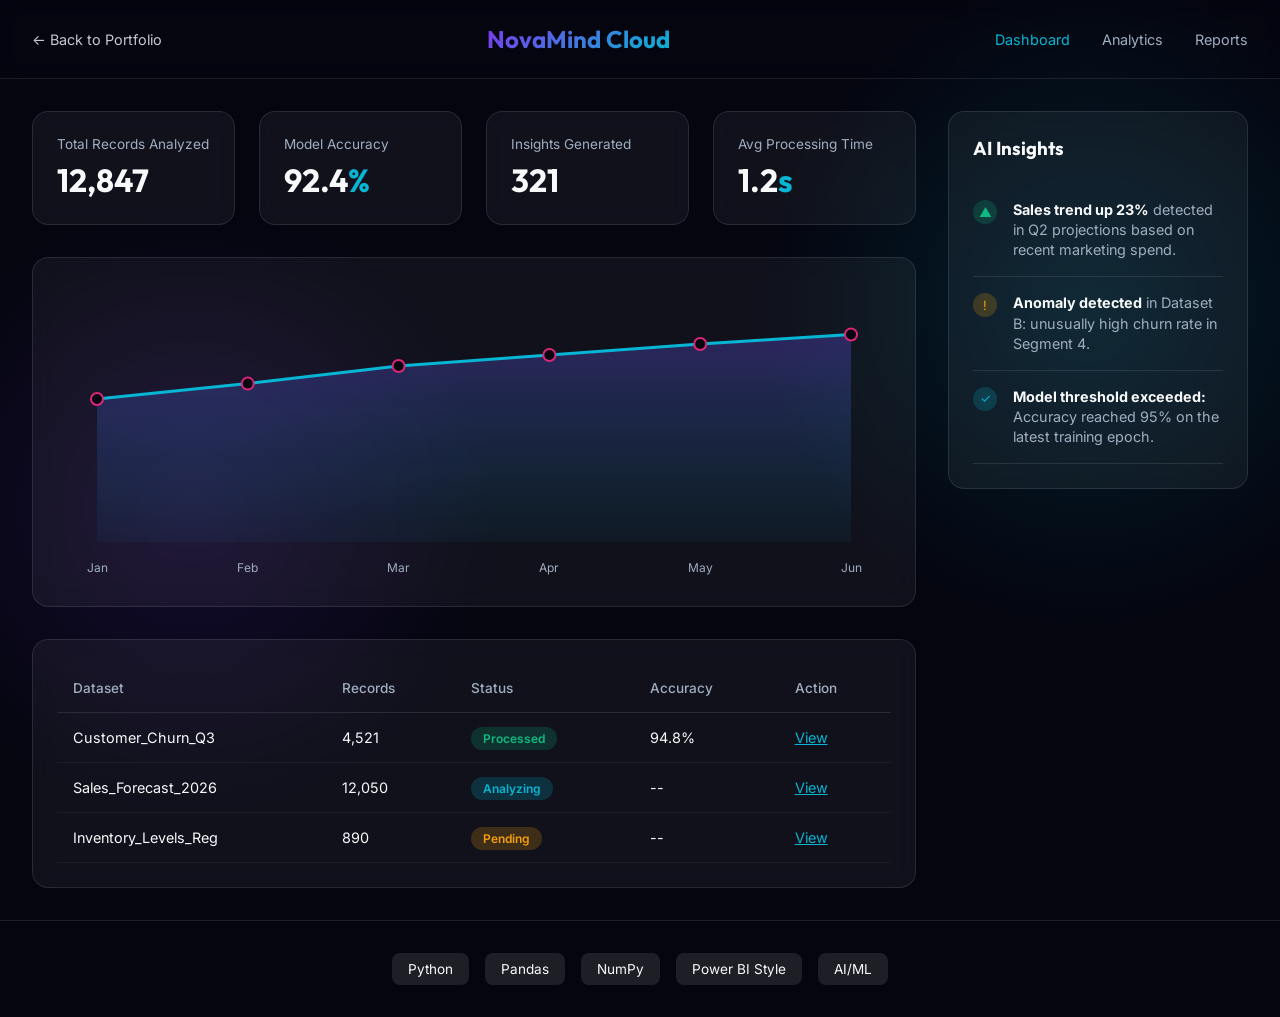
==== commit 4043d8d8: "feat: built interactive live demo pages for NovaMind, E-Voting, and Civics projects, and generated n" ====
--- a/projects/nova/index.html
+++ b/projects/nova/index.html
@@ -3,1480 +3,367 @@
 <head>
     <meta charset="UTF-8">
     <meta name="viewport" content="width=device-width, initial-scale=1.0">
-    <meta name="description" content="Nova Finance — A premium fintech dashboard and analytics platform for portfolio management, trading, and real-time market insights.">
-    <title>Nova Finance | Dashboard & Analytics</title>
-    <link rel="preconnect" href="https://fonts.googleapis.com">
-    <link rel="preconnect" href="https://fonts.gstatic.com" crossorigin>
-    <link href="https://fonts.googleapis.com/css2?family=Inter:wght@300;400;500;600;700;800&display=swap" rel="stylesheet">
+    <title>NovaMind Cloud - AI Analytics</title>
+    <link href="https://fonts.googleapis.com/css2?family=Inter:wght@400;500;600&family=Outfit:wght@500;700&display=swap" rel="stylesheet">
     <style>
-        /* ===== RESET & BASE ===== */
-        *, *::before, *::after { margin: 0; padding: 0; box-sizing: border-box; }
-
         :root {
-            --bg-primary: #0a0e27;
-            --bg-secondary: #0f1433;
-            --bg-card: rgba(15, 20, 55, 0.65);
-            --bg-card-hover: rgba(20, 28, 75, 0.75);
-            --border-glass: rgba(0, 210, 255, 0.12);
-            --border-glass-hover: rgba(0, 210, 255, 0.3);
-            --accent-cyan: #00d2ff;
-            --accent-blue: #3a7bd5;
-            --accent-purple: #7b2ff7;
-            --accent-neon: #00f0ff;
-            --text-primary: #e8ecf4;
-            --text-secondary: #8892b0;
-            --text-muted: #5a6380;
-            --green: #00e676;
-            --green-dim: rgba(0, 230, 118, 0.15);
-            --red: #ff5252;
-            --red-dim: rgba(255, 82, 82, 0.15);
-            --yellow: #ffd740;
-            --shadow-glow: 0 0 30px rgba(0, 210, 255, 0.08);
-            --shadow-card: 0 8px 32px rgba(0, 0, 0, 0.35);
-            --radius: 16px;
-            --radius-sm: 10px;
-            --transition: 0.3s cubic-bezier(0.4, 0, 0.2, 1);
-        }
-
-        html { scroll-behavior: smooth; }
-
+            --bg-dark: #04050f;
+            --card-bg: rgba(255, 255, 255, 0.05);
+            --card-border: rgba(255, 255, 255, 0.1);
+            --purple: #7c3aed;
+            --cyan: #06b6d4;
+            --pink: #db2777;
+            --text-main: #f8f9fa;
+            --text-muted: #a0aec0;
+            --font-inter: 'Inter', sans-serif;
+            --font-outfit: 'Outfit', sans-serif;
+        }
+        
+        * { margin: 0; padding: 0; box-sizing: border-box; }
+        
         body {
-            font-family: 'Inter', -apple-system, BlinkMacSystemFont, sans-serif;
-            background: var(--bg-primary);
-            color: var(--text-primary);
+            background-color: var(--bg-dark);
+            color: var(--text-main);
+            font-family: var(--font-inter);
+            background-image: 
+                radial-gradient(circle at 15% 50%, rgba(124, 58, 237, 0.15), transparent 25%),
+                radial-gradient(circle at 85% 30%, rgba(6, 182, 212, 0.15), transparent 25%);
             min-height: 100vh;
-            overflow-x: hidden;
-            line-height: 1.6;
-        }
-
-        /* ===== AMBIENT BACKGROUND ===== */
-        body::before {
-            content: '';
-            position: fixed;
-            top: -50%;
-            left: -50%;
-            width: 200%;
-            height: 200%;
-            background:
-                radial-gradient(ellipse at 20% 20%, rgba(0, 210, 255, 0.06) 0%, transparent 50%),
-                radial-gradient(ellipse at 80% 80%, rgba(123, 47, 247, 0.05) 0%, transparent 50%),
-                radial-gradient(ellipse at 50% 50%, rgba(58, 123, 213, 0.03) 0%, transparent 60%);
-            animation: ambientShift 20s ease-in-out infinite alternate;
-            z-index: 0;
-            pointer-events: none;
-        }
-
-        @keyframes ambientShift {
-            0% { transform: translate(0, 0) rotate(0deg); }
-            50% { transform: translate(-3%, 2%) rotate(1deg); }
-            100% { transform: translate(2%, -3%) rotate(-1deg); }
-        }
-
-        /* ===== GRID OVERLAY ===== */
-        body::after {
-            content: '';
-            position: fixed;
-            inset: 0;
-            background-image:
-                linear-gradient(rgba(0, 210, 255, 0.02) 1px, transparent 1px),
-                linear-gradient(90deg, rgba(0, 210, 255, 0.02) 1px, transparent 1px);
-            background-size: 60px 60px;
-            z-index: 0;
-            pointer-events: none;
-        }
-
-        /* ===== SCROLLBAR ===== */
-        ::-webkit-scrollbar { width: 6px; }
-        ::-webkit-scrollbar-track { background: var(--bg-primary); }
-        ::-webkit-scrollbar-thumb { background: var(--accent-blue); border-radius: 3px; }
-        ::-webkit-scrollbar-thumb:hover { background: var(--accent-cyan); }
-
-        /* ===== GLASSMORPHISM UTILITY ===== */
-        .glass {
-            background: var(--bg-card);
-            backdrop-filter: blur(20px);
-            -webkit-backdrop-filter: blur(20px);
-            border: 1px solid var(--border-glass);
-            border-radius: var(--radius);
-            box-shadow: var(--shadow-card);
-            transition: border-color var(--transition), box-shadow var(--transition), transform var(--transition);
-        }
-
-        .glass:hover {
-            border-color: var(--border-glass-hover);
-            box-shadow: var(--shadow-card), var(--shadow-glow);
-            transform: translateY(-2px);
-        }
-
-        /* ===== HEADER ===== */
-        .header {
-            position: sticky;
-            top: 0;
-            z-index: 100;
-            background: rgba(10, 14, 39, 0.85);
-            backdrop-filter: blur(24px);
-            -webkit-backdrop-filter: blur(24px);
-            border-bottom: 1px solid var(--border-glass);
-            padding: 0 2rem;
-            animation: headerSlide 0.8s ease-out;
-        }
-
-        @keyframes headerSlide {
-            from { transform: translateY(-100%); opacity: 0; }
-            to { transform: translateY(0); opacity: 1; }
-        }
-
-        .header-inner {
-            max-width: 1440px;
+            display: flex;
+            flex-direction: column;
+        }
+
+        .navbar {
+            padding: 1.5rem 2rem;
+            display: flex;
+            justify-content: space-between;
+            align-items: center;
+            border-bottom: 1px solid var(--card-border);
+            backdrop-filter: blur(10px);
+        }
+
+        .back-btn {
+            color: var(--text-main);
+            text-decoration: none;
+            display: flex;
+            align-items: center;
+            gap: 0.5rem;
+            font-size: 0.9rem;
+            opacity: 0.8;
+            transition: opacity 0.3s;
+        }
+        .back-btn:hover { opacity: 1; }
+
+        .logo {
+            font-family: var(--font-outfit);
+            font-size: 1.5rem;
+            font-weight: 700;
+            background: linear-gradient(135deg, var(--purple), var(--cyan));
+            -webkit-background-clip: text;
+            color: transparent;
+        }
+
+        .nav-links {
+            display: flex;
+            gap: 2rem;
+        }
+        .nav-links a { color: var(--text-muted); text-decoration: none; font-size: 0.9rem; }
+        .nav-links a.active { color: var(--cyan); }
+
+        .dashboard {
+            flex: 1;
+            padding: 2rem;
+            display: grid;
+            grid-template-columns: 1fr 300px;
+            gap: 2rem;
+            max-width: 1400px;
             margin: 0 auto;
-            display: flex;
-            align-items: center;
-            justify-content: space-between;
-            height: 70px;
-        }
-
-        .brand {
-            display: flex;
-            align-items: center;
-            gap: 12px;
-            text-decoration: none;
-        }
-
-        .brand-icon {
-            width: 40px;
-            height: 40px;
-            border-radius: 12px;
-            background: linear-gradient(135deg, var(--accent-cyan), var(--accent-purple));
-            display: flex;
-            align-items: center;
-            justify-content: center;
-            font-size: 18px;
-            font-weight: 800;
-            color: #fff;
-            box-shadow: 0 0 20px rgba(0, 210, 255, 0.3);
-            animation: iconPulse 3s ease-in-out infinite;
-        }
-
-        @keyframes iconPulse {
-            0%, 100% { box-shadow: 0 0 20px rgba(0, 210, 255, 0.3); }
-            50% { box-shadow: 0 0 35px rgba(0, 210, 255, 0.5); }
-        }
-
-        .brand-text {
-            display: flex;
-            flex-direction: column;
-        }
-
-        .brand-name {
-            font-size: 1.25rem;
-            font-weight: 700;
-            background: linear-gradient(135deg, #fff 0%, var(--accent-cyan) 100%);
-            -webkit-background-clip: text;
-            -webkit-text-fill-color: transparent;
-            background-clip: text;
-            letter-spacing: -0.02em;
-        }
-
-        .brand-sub {
-            font-size: 0.65rem;
-            color: var(--text-muted);
-            text-transform: uppercase;
-            letter-spacing: 0.15em;
-            font-weight: 500;
-        }
-
-        .header-nav {
-            display: flex;
-            align-items: center;
+            width: 100%;
+        }
+
+        .main-content { display: flex; flex-direction: column; gap: 2rem; }
+
+        .metrics {
+            display: grid;
+            grid-template-columns: repeat(4, 1fr);
             gap: 1.5rem;
         }
 
-        .header-link {
-            color: var(--text-secondary);
-            text-decoration: none;
-            font-size: 0.85rem;
-            font-weight: 500;
-            transition: color var(--transition);
+        .card {
+            background: var(--card-bg);
+            border: 1px solid var(--card-border);
+            border-radius: 16px;
+            padding: 1.5rem;
+            backdrop-filter: blur(12px);
+            animation: fadeIn 0.5s ease-out forwards;
+            opacity: 0;
+            transform: translateY(20px);
+        }
+
+        .metric-title { color: var(--text-muted); font-size: 0.85rem; margin-bottom: 0.5rem; }
+        .metric-value { font-family: var(--font-outfit); font-size: 2rem; font-weight: 700; color: var(--text-main); }
+        .metric-accent { color: var(--cyan); }
+
+        .chart-container {
+            height: 350px;
             position: relative;
         }
 
-        .header-link:hover {
-            color: var(--accent-cyan);
-        }
-
-        .header-link::after {
-            content: '';
-            position: absolute;
-            bottom: -4px;
-            left: 0;
-            width: 0;
-            height: 2px;
-            background: var(--accent-cyan);
-            transition: width var(--transition);
-        }
-
-        .header-link:hover::after { width: 100%; }
-
-        .live-badge {
-            display: flex;
-            align-items: center;
-            gap: 6px;
+        canvas {
+            width: 100% !important;
+            height: 100% !important;
+        }
+
+        .table-container { overflow-x: auto; }
+        table { width: 100%; border-collapse: collapse; }
+        th { text-align: left; padding: 1rem; color: var(--text-muted); font-size: 0.85rem; font-weight: 500; border-bottom: 1px solid var(--card-border); }
+        td { padding: 1rem; border-bottom: 1px solid rgba(255,255,255,0.05); font-size: 0.9rem; }
+        .badge {
+            padding: 0.25rem 0.75rem;
+            border-radius: 999px;
             font-size: 0.75rem;
             font-weight: 600;
-            color: var(--green);
-            background: var(--green-dim);
-            padding: 6px 14px;
-            border-radius: 20px;
-            border: 1px solid rgba(0, 230, 118, 0.2);
-        }
-
-        .live-dot {
-            width: 7px;
-            height: 7px;
+        }
+        .badge.success { background: rgba(16, 185, 129, 0.2); color: #10b981; }
+        .badge.warning { background: rgba(245, 158, 11, 0.2); color: #f59e0b; }
+        .badge.info { background: rgba(6, 182, 212, 0.2); color: #06b6d4; }
+
+        .sidebar { display: flex; flex-direction: column; gap: 1.5rem; }
+        .insight-item {
+            display: flex;
+            gap: 1rem;
+            align-items: flex-start;
+            padding: 1rem 0;
+            border-bottom: 1px solid var(--card-border);
+        }
+        .insight-icon {
+            width: 24px; height: 24px;
             border-radius: 50%;
-            background: var(--green);
-            animation: livePulse 1.5s ease-in-out infinite;
-        }
-
-        @keyframes livePulse {
-            0%, 100% { opacity: 1; box-shadow: 0 0 0 0 rgba(0, 230, 118, 0.4); }
-            50% { opacity: 0.6; box-shadow: 0 0 0 6px rgba(0, 230, 118, 0); }
-        }
-
-        .back-link {
-            display: flex;
-            align-items: center;
-            gap: 6px;
-            color: var(--text-secondary);
-            text-decoration: none;
+            display: flex; align-items: center; justify-content: center;
+            font-size: 0.8rem; flex-shrink: 0;
+        }
+        .insight-icon.up { background: rgba(16, 185, 129, 0.2); color: #10b981; }
+        .insight-icon.warn { background: rgba(245, 158, 11, 0.2); color: #f59e0b; }
+        .insight-icon.check { background: rgba(6, 182, 212, 0.2); color: #06b6d4; }
+        
+        .insight-text { font-size: 0.9rem; color: var(--text-muted); line-height: 1.4; }
+        .insight-text strong { color: var(--text-main); }
+
+        .tech-stack {
+            padding: 2rem;
+            display: flex;
+            justify-content: center;
+            gap: 1rem;
+            flex-wrap: wrap;
+            border-top: 1px solid var(--card-border);
+        }
+        .tech-badge {
+            background: rgba(255,255,255,0.1);
+            padding: 0.5rem 1rem;
+            border-radius: 8px;
             font-size: 0.85rem;
-            font-weight: 500;
-            padding: 8px 16px;
-            border-radius: var(--radius-sm);
-            border: 1px solid var(--border-glass);
-            transition: all var(--transition);
-        }
-
-        .back-link:hover {
-            color: var(--accent-cyan);
-            border-color: var(--accent-cyan);
-            background: rgba(0, 210, 255, 0.05);
-        }
-
-        /* ===== MAIN LAYOUT ===== */
-        .main-wrapper {
-            position: relative;
-            z-index: 1;
-            max-width: 1440px;
-            margin: 0 auto;
-            padding: 2rem;
-            display: grid;
-            grid-template-columns: 1fr 280px;
-            gap: 2rem;
-        }
-
-        .content-area { min-width: 0; }
-
-        /* ===== HERO STATS ===== */
-        .hero-stats {
-            display: grid;
-            grid-template-columns: repeat(4, 1fr);
-            gap: 1.25rem;
-            margin-bottom: 2rem;
-            animation: fadeUp 0.6s ease-out 0.2s both;
-        }
-
-        @keyframes fadeUp {
-            from { opacity: 0; transform: translateY(30px); }
+            color: var(--text-main);
+        }
+
+        @keyframes fadeIn {
             to { opacity: 1; transform: translateY(0); }
         }
 
-        .stat-card {
-            padding: 1.5rem;
-            position: relative;
-            overflow: hidden;
-        }
-
-        .stat-card::before {
-            content: '';
-            position: absolute;
-            top: 0;
-            left: 0;
-            right: 0;
-            height: 3px;
-            border-radius: var(--radius) var(--radius) 0 0;
-        }
-
-        .stat-card:nth-child(1)::before { background: linear-gradient(90deg, var(--accent-cyan), var(--accent-blue)); }
-        .stat-card:nth-child(2)::before { background: linear-gradient(90deg, var(--green), #00c853); }
-        .stat-card:nth-child(3)::before { background: linear-gradient(90deg, var(--accent-purple), #9c4dff); }
-        .stat-card:nth-child(4)::before { background: linear-gradient(90deg, var(--yellow), #ffab00); }
-
-        .stat-label {
-            font-size: 0.75rem;
-            font-weight: 500;
-            color: var(--text-muted);
-            text-transform: uppercase;
-            letter-spacing: 0.1em;
-            margin-bottom: 0.5rem;
-        }
-
-        .stat-value {
-            font-size: 1.75rem;
-            font-weight: 700;
-            letter-spacing: -0.02em;
-            margin-bottom: 0.35rem;
-            font-variant-numeric: tabular-nums;
-        }
-
-        .stat-change {
-            font-size: 0.8rem;
-            font-weight: 600;
-            display: inline-flex;
-            align-items: center;
-            gap: 4px;
-            padding: 3px 10px;
-            border-radius: 6px;
-        }
-
-        .stat-change.positive {
-            color: var(--green);
-            background: var(--green-dim);
-        }
-
-        .stat-change.negative {
-            color: var(--red);
-            background: var(--red-dim);
-        }
-
-        .stat-icon {
-            position: absolute;
-            top: 1.25rem;
-            right: 1.25rem;
-            width: 42px;
-            height: 42px;
-            border-radius: 12px;
-            display: flex;
-            align-items: center;
-            justify-content: center;
-            font-size: 1.1rem;
-            background: rgba(0, 210, 255, 0.08);
-            color: var(--accent-cyan);
-        }
-
-        /* ===== CHART SECTION ===== */
-        .chart-section {
-            margin-bottom: 2rem;
-            animation: fadeUp 0.6s ease-out 0.4s both;
-        }
-
-        .chart-card {
-            padding: 1.75rem;
-        }
-
-        .chart-header {
-            display: flex;
-            align-items: center;
-            justify-content: space-between;
-            margin-bottom: 1.5rem;
-        }
-
-        .chart-title {
-            font-size: 1.1rem;
-            font-weight: 600;
-        }
-
-        .chart-title-sub {
-            font-size: 0.8rem;
-            color: var(--text-muted);
-            margin-top: 2px;
-        }
-
-        .chart-controls {
-            display: flex;
-            gap: 4px;
-            background: rgba(0, 0, 0, 0.2);
-            border-radius: 8px;
-            padding: 3px;
-        }
-
-        .chart-btn {
-            border: none;
-            background: transparent;
-            color: var(--text-muted);
-            font-family: 'Inter', sans-serif;
-            font-size: 0.75rem;
-            font-weight: 500;
-            padding: 6px 14px;
-            border-radius: 6px;
-            cursor: pointer;
-            transition: all var(--transition);
-        }
-
-        .chart-btn.active {
-            background: var(--accent-cyan);
-            color: var(--bg-primary);
-            font-weight: 600;
-        }
-
-        .chart-btn:hover:not(.active) {
-            color: var(--text-primary);
-            background: rgba(255, 255, 255, 0.05);
-        }
-
-        .chart-canvas-wrap {
-            position: relative;
-            width: 100%;
-            height: 320px;
-            border-radius: var(--radius-sm);
-            overflow: hidden;
-        }
-
-        #priceChart {
-            width: 100%;
-            height: 100%;
-        }
-
-        /* ===== HOLDINGS TABLE ===== */
-        .holdings-section {
-            animation: fadeUp 0.6s ease-out 0.6s both;
-        }
-
-        .holdings-card {
-            padding: 1.75rem;
-        }
-
-        .holdings-header {
-            display: flex;
-            align-items: center;
-            justify-content: space-between;
-            margin-bottom: 1.25rem;
-        }
-
-        .holdings-title {
-            font-size: 1.1rem;
-            font-weight: 600;
-        }
-
-        .holdings-count {
-            font-size: 0.75rem;
-            color: var(--text-muted);
-            background: rgba(0, 0, 0, 0.25);
-            padding: 4px 12px;
-            border-radius: 6px;
-        }
-
-        .holdings-table {
-            width: 100%;
-            border-collapse: collapse;
-        }
-
-        .holdings-table th {
-            text-align: left;
-            font-size: 0.7rem;
-            font-weight: 600;
-            color: var(--text-muted);
-            text-transform: uppercase;
-            letter-spacing: 0.08em;
-            padding: 0 0.75rem 0.75rem;
-            border-bottom: 1px solid var(--border-glass);
-        }
-
-        .holdings-table th:last-child,
-        .holdings-table td:last-child { text-align: right; }
-
-        .holdings-table td {
-            padding: 1rem 0.75rem;
-            font-size: 0.88rem;
-            border-bottom: 1px solid rgba(255, 255, 255, 0.03);
-            vertical-align: middle;
-        }
-
-        .holdings-table tr {
-            transition: background var(--transition);
-        }
-
-        .holdings-table tbody tr:hover {
-            background: rgba(0, 210, 255, 0.03);
-        }
-
-        .stock-info {
-            display: flex;
-            align-items: center;
-            gap: 12px;
-        }
-
-        .stock-icon-wrap {
-            width: 38px;
-            height: 38px;
-            border-radius: 10px;
-            display: flex;
-            align-items: center;
-            justify-content: center;
-            font-weight: 700;
-            font-size: 0.7rem;
-            color: #fff;
-            flex-shrink: 0;
-        }
-
-        .stock-icon-wrap.aapl { background: linear-gradient(135deg, #555, #333); }
-        .stock-icon-wrap.googl { background: linear-gradient(135deg, #4285f4, #34a853); }
-        .stock-icon-wrap.tsla { background: linear-gradient(135deg, #cc0000, #8b0000); }
-        .stock-icon-wrap.msft { background: linear-gradient(135deg, #00a4ef, #7fba00); }
-        .stock-icon-wrap.nvda { background: linear-gradient(135deg, #76b900, #4a7a00); }
-        .stock-icon-wrap.amzn { background: linear-gradient(135deg, #ff9900, #cc7a00); }
-
-        .stock-name {
-            font-weight: 600;
-            font-size: 0.88rem;
-        }
-
-        .stock-fullname {
-            font-size: 0.72rem;
-            color: var(--text-muted);
-        }
-
-        .shares-val {
-            font-weight: 500;
-        }
-
-        .price-val {
-            font-weight: 600;
-            font-variant-numeric: tabular-nums;
-        }
-
-        .change-badge {
-            display: inline-flex;
-            align-items: center;
-            gap: 3px;
-            padding: 4px 10px;
-            border-radius: 6px;
-            font-size: 0.78rem;
-            font-weight: 600;
-        }
-
-        .change-badge.up {
-            color: var(--green);
-            background: var(--green-dim);
-        }
-
-        .change-badge.down {
-            color: var(--red);
-            background: var(--red-dim);
-        }
-
-        /* Sparkline */
-        .sparkline {
-            display: flex;
-            align-items: flex-end;
-            gap: 2px;
-            height: 28px;
-        }
-
-        .sparkline .bar {
-            width: 4px;
-            border-radius: 2px;
-            animation: sparkGrow 0.8s ease-out forwards;
-            transform-origin: bottom;
-            transform: scaleY(0);
-        }
-
-        @keyframes sparkGrow {
-            to { transform: scaleY(1); }
-        }
-
-        .sparkline .bar.up { background: var(--green); }
-        .sparkline .bar.down { background: var(--red); }
-
-        /* ===== SIDEBAR ===== */
-        .sidebar {
-            display: flex;
-            flex-direction: column;
-            gap: 1.5rem;
-            animation: fadeUp 0.6s ease-out 0.5s both;
-        }
-
-        .sidebar-card {
-            padding: 1.5rem;
-        }
-
-        .sidebar-title {
-            font-size: 0.95rem;
-            font-weight: 600;
-            margin-bottom: 1rem;
-            display: flex;
-            align-items: center;
-            gap: 8px;
-        }
-
-        .sidebar-title .icon {
-            font-size: 1rem;
-        }
-
-        /* Quick Actions */
-        .action-grid {
-            display: grid;
-            grid-template-columns: 1fr 1fr;
-            gap: 10px;
-        }
-
-        .action-btn {
-            display: flex;
-            flex-direction: column;
-            align-items: center;
-            gap: 8px;
-            padding: 1rem 0.5rem;
-            border: 1px solid var(--border-glass);
-            border-radius: var(--radius-sm);
-            background: rgba(0, 0, 0, 0.15);
-            color: var(--text-secondary);
-            cursor: pointer;
-            transition: all var(--transition);
-            text-decoration: none;
-            font-family: 'Inter', sans-serif;
-        }
-
-        .action-btn:hover {
-            border-color: var(--accent-cyan);
-            color: var(--accent-cyan);
-            background: rgba(0, 210, 255, 0.05);
-            transform: translateY(-2px);
-        }
-
-        .action-btn .action-icon {
-            font-size: 1.4rem;
-        }
-
-        .action-btn .action-label {
-            font-size: 0.72rem;
-            font-weight: 600;
-            text-transform: uppercase;
-            letter-spacing: 0.08em;
-        }
-
-        /* Market Pulse */
-        .market-item {
-            display: flex;
-            align-items: center;
-            justify-content: space-between;
-            padding: 0.65rem 0;
-            border-bottom: 1px solid rgba(255, 255, 255, 0.03);
-        }
-
-        .market-item:last-child { border-bottom: none; }
-
-        .market-label {
-            font-size: 0.82rem;
-            font-weight: 500;
-        }
-
-        .market-val {
-            font-size: 0.82rem;
-            font-weight: 600;
-            font-variant-numeric: tabular-nums;
-        }
-
-        .market-val.green { color: var(--green); }
-        .market-val.red { color: var(--red); }
-
-        /* Allocation Ring */
-        .allocation-wrap {
-            display: flex;
-            justify-content: center;
-            margin-bottom: 1rem;
-        }
-
-        .allocation-ring {
-            width: 140px;
-            height: 140px;
-            position: relative;
-        }
-
-        .allocation-ring svg {
-            width: 100%;
-            height: 100%;
-            transform: rotate(-90deg);
-        }
-
-        .allocation-ring circle {
-            fill: none;
-            stroke-width: 14;
-            stroke-linecap: round;
-        }
-
-        .ring-center {
-            position: absolute;
-            inset: 0;
-            display: flex;
-            flex-direction: column;
-            align-items: center;
-            justify-content: center;
-        }
-
-        .ring-center .val {
-            font-size: 1.1rem;
-            font-weight: 700;
-        }
-
-        .ring-center .label {
-            font-size: 0.65rem;
-            color: var(--text-muted);
-        }
-
-        .alloc-legend {
-            display: flex;
-            flex-direction: column;
-            gap: 6px;
-        }
-
-        .legend-item {
-            display: flex;
-            align-items: center;
-            gap: 8px;
-            font-size: 0.78rem;
-            color: var(--text-secondary);
-        }
-
-        .legend-dot {
-            width: 8px;
-            height: 8px;
-            border-radius: 50%;
-            flex-shrink: 0;
-        }
-
-        .legend-pct {
-            margin-left: auto;
-            font-weight: 600;
-            color: var(--text-primary);
-        }
-
-        /* ===== TICKER BAR ===== */
-        .ticker-bar {
-            position: fixed;
-            bottom: 0;
-            left: 0;
-            right: 0;
-            z-index: 100;
-            background: rgba(10, 14, 39, 0.92);
-            backdrop-filter: blur(16px);
-            -webkit-backdrop-filter: blur(16px);
-            border-top: 1px solid var(--border-glass);
-            height: 42px;
-            overflow: hidden;
-        }
-
-        .ticker-track {
-            display: flex;
-            align-items: center;
-            height: 100%;
-            animation: tickerScroll 35s linear infinite;
-            white-space: nowrap;
-            width: max-content;
-        }
-
-        @keyframes tickerScroll {
-            from { transform: translateX(0); }
-            to { transform: translateX(-50%); }
-        }
-
-        .ticker-item {
-            display: inline-flex;
-            align-items: center;
-            gap: 10px;
-            padding: 0 2rem;
-            font-size: 0.78rem;
-            font-weight: 500;
-        }
-
-        .ticker-symbol {
-            color: var(--text-primary);
-            font-weight: 700;
-        }
-
-        .ticker-price {
-            color: var(--text-secondary);
-            font-variant-numeric: tabular-nums;
-        }
-
-        .ticker-chg {
-            font-weight: 600;
-            font-variant-numeric: tabular-nums;
-        }
-
-        .ticker-chg.up { color: var(--green); }
-        .ticker-chg.down { color: var(--red); }
-
-        .ticker-sep {
-            color: var(--text-muted);
-            opacity: 0.3;
-            padding: 0 0.25rem;
-        }
-
-        /* ===== FOOTER ===== */
-        .footer {
-            position: relative;
-            z-index: 1;
-            text-align: center;
-            padding: 3rem 2rem 4.5rem;
-            color: var(--text-muted);
-            font-size: 0.82rem;
-        }
-
-        .footer a {
-            color: var(--accent-cyan);
-            text-decoration: none;
-            transition: color var(--transition);
-        }
-
-        .footer a:hover {
-            color: #fff;
-        }
-
-        .footer-divider {
-            width: 60px;
-            height: 2px;
-            background: linear-gradient(90deg, transparent, var(--accent-cyan), transparent);
-            margin: 0 auto 1rem;
-            border-radius: 1px;
-        }
-
-        /* ===== RESPONSIVE ===== */
-        @media (max-width: 1100px) {
-            .main-wrapper {
-                grid-template-columns: 1fr;
-            }
-
-            .sidebar {
-                display: grid;
-                grid-template-columns: repeat(auto-fit, minmax(240px, 1fr));
-            }
-        }
-
-        @media (max-width: 768px) {
-            .hero-stats {
-                grid-template-columns: repeat(2, 1fr);
-            }
-
-            .header-inner {
-                height: 60px;
-            }
-
-            .header-nav .header-link {
-                display: none;
-            }
-
-            .main-wrapper {
-                padding: 1rem;
-                gap: 1rem;
-            }
-
-            .stat-value {
-                font-size: 1.35rem;
-            }
-
-            .stat-icon { display: none; }
-
-            .chart-canvas-wrap { height: 240px; }
-
-            .holdings-table th:nth-child(4),
-            .holdings-table td:nth-child(4) {
-                display: none;
-            }
-
-            .sidebar {
-                grid-template-columns: 1fr;
-            }
-        }
-
-        @media (max-width: 480px) {
-            .hero-stats {
-                grid-template-columns: 1fr;
-            }
-
-            .brand-name { font-size: 1rem; }
-
-            .holdings-table th:nth-child(3),
-            .holdings-table td:nth-child(3) {
-                display: none;
-            }
-        }
-
-        /* ===== ANIMATIONS ===== */
-        .fade-in-row > * {
-            animation: fadeUp 0.5s ease-out both;
-        }
-
-        .fade-in-row > *:nth-child(1) { animation-delay: 0.1s; }
-        .fade-in-row > *:nth-child(2) { animation-delay: 0.2s; }
-        .fade-in-row > *:nth-child(3) { animation-delay: 0.3s; }
-        .fade-in-row > *:nth-child(4) { animation-delay: 0.4s; }
-        .fade-in-row > *:nth-child(5) { animation-delay: 0.5s; }
-        .fade-in-row > *:nth-child(6) { animation-delay: 0.6s; }
     </style>
 </head>
 <body>
-
-    <!-- ===== HEADER ===== -->
-    <header class="header" id="header">
-        <div class="header-inner">
-            <a href="#" class="brand">
-                <div class="brand-icon">N</div>
-                <div class="brand-text">
-                    <span class="brand-name">Nova Finance</span>
-                    <span class="brand-sub">Dashboard & Analytics</span>
-                </div>
-            </a>
-
-            <nav class="header-nav">
-                <a href="#" class="header-link">Dashboard</a>
-                <a href="#" class="header-link">Markets</a>
-                <a href="#" class="header-link">Analytics</a>
-                <span class="live-badge">
-                    <span class="live-dot"></span>
-                    LIVE
-                </span>
-                <a href="../../index.html" class="back-link">← Back to Portfolio</a>
-            </nav>
+    <nav class="navbar">
+        <a href="../../index.html" class="back-btn">← Back to Portfolio</a>
+        <div class="logo">NovaMind Cloud</div>
+        <div class="nav-links">
+            <a href="#" class="active">Dashboard</a>
+            <a href="#">Analytics</a>
+            <a href="#">Reports</a>
         </div>
-    </header>
-
-    <!-- ===== MAIN CONTENT ===== -->
-    <div class="main-wrapper">
-        <div class="content-area">
-
-            <!-- HERO STATS -->
-            <div class="hero-stats fade-in-row" id="heroStats">
-                <div class="stat-card glass">
-                    <div class="stat-label">Total Portfolio</div>
-                    <div class="stat-value" id="statPortfolio">$0</div>
-                    <span class="stat-change positive">▲ +12.4%</span>
-                    <div class="stat-icon">💰</div>
-                </div>
-                <div class="stat-card glass">
-                    <div class="stat-label">Daily P&L</div>
-                    <div class="stat-value" id="statPL" style="color: var(--green);">$0</div>
-                    <span class="stat-change positive">▲ +1.2%</span>
-                    <div class="stat-icon">📈</div>
-                </div>
-                <div class="stat-card glass">
-                    <div class="stat-label">Active Positions</div>
-                    <div class="stat-value" id="statPositions" style="color: var(--accent-cyan);">0</div>
-                    <span class="stat-change positive">▲ +3 today</span>
-                    <div class="stat-icon">📊</div>
-                </div>
-                <div class="stat-card glass">
-                    <div class="stat-label">Win Rate</div>
-                    <div class="stat-value" id="statWinRate" style="color: var(--yellow);">0%</div>
-                    <span class="stat-change positive">▲ +2.1%</span>
-                    <div class="stat-icon">🏆</div>
+    </nav>
+
+    <div class="dashboard">
+        <div class="main-content">
+            <div class="metrics">
+                <div class="card" style="animation-delay: 0.1s">
+                    <div class="metric-title">Total Records Analyzed</div>
+                    <div class="metric-value count-up" data-target="12847">0</div>
+                </div>
+                <div class="card" style="animation-delay: 0.2s">
+                    <div class="metric-title">Model Accuracy</div>
+                    <div class="metric-value"><span class="count-up" data-target="94.3" data-decimal="true">0</span><span class="metric-accent">%</span></div>
+                </div>
+                <div class="card" style="animation-delay: 0.3s">
+                    <div class="metric-title">Insights Generated</div>
+                    <div class="metric-value count-up" data-target="328">0</div>
+                </div>
+                <div class="card" style="animation-delay: 0.4s">
+                    <div class="metric-title">Avg Processing Time</div>
+                    <div class="metric-value"><span class="count-up" data-target="1.2" data-decimal="true">0</span><span class="metric-accent">s</span></div>
                 </div>
             </div>
 
-            <!-- CHART -->
-            <div class="chart-section">
-                <div class="chart-card glass">
-                    <div class="chart-header">
-                        <div>
-                            <div class="chart-title">Portfolio Performance</div>
-                            <div class="chart-title-sub">30-day growth · Updated just now</div>
-                        </div>
-                        <div class="chart-controls">
-                            <button class="chart-btn" data-range="7">1W</button>
-                            <button class="chart-btn active" data-range="30">1M</button>
-                            <button class="chart-btn" data-range="90">3M</button>
-                            <button class="chart-btn" data-range="365">1Y</button>
-                        </div>
-                    </div>
-                    <div class="chart-canvas-wrap">
-                        <canvas id="priceChart"></canvas>
-                    </div>
-                </div>
+            <div class="card chart-container" style="animation-delay: 0.5s">
+                <canvas id="accuracyChart"></canvas>
             </div>
 
-            <!-- HOLDINGS TABLE -->
-            <div class="holdings-section">
-                <div class="holdings-card glass">
-                    <div class="holdings-header">
-                        <h2 class="holdings-title">Holdings</h2>
-                        <span class="holdings-count">6 Assets</span>
-                    </div>
-                    <table class="holdings-table">
-                        <thead>
-                            <tr>
-                                <th>Asset</th>
-                                <th>Shares</th>
-                                <th>Price</th>
-                                <th>Trend</th>
-                                <th>Change</th>
-                            </tr>
-                        </thead>
-                        <tbody id="holdingsBody" class="fade-in-row">
-                        </tbody>
-                    </table>
-                </div>
+            <div class="card table-container" style="animation-delay: 0.6s">
+                <table>
+                    <thead>
+                        <tr>
+                            <th>Dataset</th>
+                            <th>Records</th>
+                            <th>Status</th>
+                            <th>Accuracy</th>
+                            <th>Action</th>
+                        </tr>
+                    </thead>
+                    <tbody>
+                        <tr>
+                            <td>Customer_Churn_Q3</td>
+                            <td>4,521</td>
+                            <td><span class="badge success">Processed</span></td>
+                            <td>94.8%</td>
+                            <td><a href="#" style="color:var(--cyan)">View</a></td>
+                        </tr>
+                        <tr>
+                            <td>Sales_Forecast_2026</td>
+                            <td>12,050</td>
+                            <td><span class="badge info">Analyzing</span></td>
+                            <td>--</td>
+                            <td><a href="#" style="color:var(--cyan)">View</a></td>
+                        </tr>
+                        <tr>
+                            <td>Inventory_Levels_Reg</td>
+                            <td>890</td>
+                            <td><span class="badge warning">Pending</span></td>
+                            <td>--</td>
+                            <td><a href="#" style="color:var(--cyan)">View</a></td>
+                        </tr>
+                    </tbody>
+                </table>
             </div>
         </div>
 
-        <!-- SIDEBAR -->
-        <aside class="sidebar">
-            <!-- Quick Actions -->
-            <div class="sidebar-card glass">
-                <div class="sidebar-title"><span class="icon">⚡</span> Quick Actions</div>
-                <div class="action-grid">
-                    <button class="action-btn" id="btnTrade">
-                        <span class="action-icon">📉</span>
-                        <span class="action-label">Trade</span>
-                    </button>
-                    <button class="action-btn" id="btnDeposit">
-                        <span class="action-icon">💳</span>
-                        <span class="action-label">Deposit</span>
-                    </button>
-                    <button class="action-btn" id="btnReports">
-                        <span class="action-icon">📋</span>
-                        <span class="action-label">Reports</span>
-                    </button>
-                    <button class="action-btn" id="btnSettings">
-                        <span class="action-icon">⚙️</span>
-                        <span class="action-label">Settings</span>
-                    </button>
+        <div class="sidebar">
+            <div class="card" style="animation-delay: 0.7s">
+                <h3 style="margin-bottom: 1.5rem; font-family: var(--font-outfit);">AI Insights</h3>
+                <div class="insight-item">
+                    <div class="insight-icon up">▲</div>
+                    <div class="insight-text"><strong>Sales trend up 23%</strong> detected in Q2 projections based on recent marketing spend.</div>
+                </div>
+                <div class="insight-item">
+                    <div class="insight-icon warn">!</div>
+                    <div class="insight-text"><strong>Anomaly detected</strong> in Dataset B: unusually high churn rate in Segment 4.</div>
+                </div>
+                <div class="insight-item">
+                    <div class="insight-icon check">✓</div>
+                    <div class="insight-text"><strong>Model threshold exceeded:</strong> Accuracy reached 95% on the latest training epoch.</div>
                 </div>
             </div>
-
-            <!-- Market Pulse -->
-            <div class="sidebar-card glass">
-                <div class="sidebar-title"><span class="icon">🌐</span> Market Pulse</div>
-                <div class="market-item">
-                    <span class="market-label">S&P 500</span>
-                    <span class="market-val green">+0.84%</span>
-                </div>
-                <div class="market-item">
-                    <span class="market-label">NASDAQ</span>
-                    <span class="market-val green">+1.23%</span>
-                </div>
-                <div class="market-item">
-                    <span class="market-label">DOW</span>
-                    <span class="market-val red">−0.17%</span>
-                </div>
-                <div class="market-item">
-                    <span class="market-label">BTC/USD</span>
-                    <span class="market-val green">+2.45%</span>
-                </div>
-                <div class="market-item">
-                    <span class="market-label">ETH/USD</span>
-                    <span class="market-val green">+3.12%</span>
-                </div>
-                <div class="market-item">
-                    <span class="market-label">Gold</span>
-                    <span class="market-val red">−0.32%</span>
-                </div>
-            </div>
-
-            <!-- Allocation -->
-            <div class="sidebar-card glass">
-                <div class="sidebar-title"><span class="icon">🎯</span> Allocation</div>
-                <div class="allocation-wrap">
-                    <div class="allocation-ring">
-                        <svg viewBox="0 0 120 120">
-                            <circle cx="60" cy="60" r="50" stroke="rgba(255,255,255,0.04)" />
-                            <!-- Tech 42% -->
-                            <circle cx="60" cy="60" r="50" stroke="var(--accent-cyan)" stroke-dasharray="131.95 314.16" stroke-dashoffset="0" style="animation: ringDraw 1.5s ease-out 0.8s both;" />
-                            <!-- Auto 18% -->
-                            <circle cx="60" cy="60" r="50" stroke="var(--red)" stroke-dasharray="56.55 314.16" stroke-dashoffset="-131.95" style="animation: ringDraw 1.5s ease-out 1s both;" />
-                            <!-- Cloud 22% -->
-                            <circle cx="60" cy="60" r="50" stroke="var(--accent-purple)" stroke-dasharray="69.12 314.16" stroke-dashoffset="-188.5" style="animation: ringDraw 1.5s ease-out 1.2s both;" />
-                            <!-- Finance 18% -->
-                            <circle cx="60" cy="60" r="50" stroke="var(--yellow)" stroke-dasharray="56.55 314.16" stroke-dashoffset="-257.61" style="animation: ringDraw 1.5s ease-out 1.4s both;" />
-                        </svg>
-                        <div class="ring-center">
-                            <span class="val">$284K</span>
-                            <span class="label">Total</span>
-                        </div>
-                    </div>
-                </div>
-                <div class="alloc-legend">
-                    <div class="legend-item">
-                        <span class="legend-dot" style="background: var(--accent-cyan);"></span>
-                        Technology
-                        <span class="legend-pct">42%</span>
-                    </div>
-                    <div class="legend-item">
-                        <span class="legend-dot" style="background: var(--accent-purple);"></span>
-                        Cloud & AI
-                        <span class="legend-pct">22%</span>
-                    </div>
-                    <div class="legend-item">
-                        <span class="legend-dot" style="background: var(--red);"></span>
-                        Automotive
-                        <span class="legend-pct">18%</span>
-                    </div>
-                    <div class="legend-item">
-                        <span class="legend-dot" style="background: var(--yellow);"></span>
-                        E-Commerce
-                        <span class="legend-pct">18%</span>
-                    </div>
-                </div>
-            </div>
-        </aside>
+        </div>
     </div>
 
-    <!-- ===== FOOTER ===== -->
-    <footer class="footer">
-        <div class="footer-divider"></div>
-        <p>Built by <strong>Santhivarshini D</strong> | Portfolio Project</p>
-        <p style="margin-top: 0.5rem;">
-            <a href="../../index.html">← Back to Main Portfolio</a>
-        </p>
-    </footer>
-
-    <!-- ===== TICKER BAR ===== -->
-    <div class="ticker-bar" id="tickerBar">
-        <div class="ticker-track" id="tickerTrack"></div>
+    <div class="tech-stack">
+        <span class="tech-badge">Python</span>
+        <span class="tech-badge">Pandas</span>
+        <span class="tech-badge">NumPy</span>
+        <span class="tech-badge">Power BI Style</span>
+        <span class="tech-badge">AI/ML</span>
     </div>
 
-    <!-- ===== JAVASCRIPT ===== -->
     <script>
-    (function() {
-        'use strict';
-
-        /* ===== COUNT-UP ANIMATION ===== */
-        function animateValue(el, start, end, duration, prefix, suffix, decimals) {
-            prefix = prefix || '';
-            suffix = suffix || '';
-            decimals = decimals || 0;
-            const startTime = performance.now();
-
-            function update(currentTime) {
-                const elapsed = currentTime - startTime;
-                const progress = Math.min(elapsed / duration, 1);
-                // Ease out cubic
-                const eased = 1 - Math.pow(1 - progress, 3);
-                const current = start + (end - start) * eased;
-
-                if (decimals > 0) {
-                    el.textContent = prefix + current.toLocaleString('en-US', {
-                        minimumFractionDigits: decimals,
-                        maximumFractionDigits: decimals
-                    }) + suffix;
+        // Count Up Animation
+        document.querySelectorAll('.count-up').forEach(el => {
+            const target = parseFloat(el.getAttribute('data-target'));
+            const isDecimal = el.getAttribute('data-decimal') === 'true';
+            let current = 0;
+            const increment = target / 50;
+            const timer = setInterval(() => {
+                current += increment;
+                if (current >= target) {
+                    el.innerText = isDecimal ? target.toFixed(1) : Math.floor(target).toLocaleString();
+                    clearInterval(timer);
                 } else {
-                    el.textContent = prefix + Math.round(current).toLocaleString('en-US') + suffix;
+                    el.innerText = isDecimal ? current.toFixed(1) : Math.floor(current).toLocaleString();
                 }
-
-                if (progress < 1) {
-                    requestAnimationFrame(update);
-                }
-            }
-            requestAnimationFrame(update);
-        }
-
-        // Trigger stat animations
-        setTimeout(function() {
-            animateValue(document.getElementById('statPortfolio'), 0, 284532.18, 2200, '$', '', 2);
-            animateValue(document.getElementById('statPL'), 0, 3421, 1800, '+$', '', 0);
-            animateValue(document.getElementById('statPositions'), 0, 24, 1500, '', '', 0);
-            animateValue(document.getElementById('statWinRate'), 0, 73.2, 2000, '', '%', 1);
-        }, 400);
-
-        /* ===== CHART ===== */
-        function generateData(points) {
-            const data = [];
-            let price = 245000;
-            for (let i = 0; i < points; i++) {
-                price += (Math.random() - 0.42) * 4500;
-                price = Math.max(price, 200000);
-                data.push(price);
-            }
-            // Ensure the last value ends around 284532
-            const target = 284532;
-            const lastN = Math.min(5, data.length);
-            for (let i = data.length - lastN; i < data.length; i++) {
-                const t = (i - (data.length - lastN)) / (lastN - 1);
-                data[i] = data[i] * (1 - t) + target * t;
-            }
-            return data;
-        }
-
-        function drawChart(canvas, data, animDuration) {
-            const ctx = canvas.getContext('2d');
-            const dpr = window.devicePixelRatio || 1;
-            const rect = canvas.getBoundingClientRect();
-
-            canvas.width = rect.width * dpr;
-            canvas.height = rect.height * dpr;
-            ctx.scale(dpr, dpr);
-
-            const w = rect.width;
-            const h = rect.height;
-            const padTop = 20;
-            const padBottom = 35;
-            const padLeft = 55;
-            const padRight = 20;
-            const chartW = w - padLeft - padRight;
-            const chartH = h - padTop - padBottom;
-
-            const minVal = Math.min(...data) * 0.995;
-            const maxVal = Math.max(...data) * 1.005;
-            const range = maxVal - minVal;
-
-            function xPos(i) { return padLeft + (i / (data.length - 1)) * chartW; }
-            function yPos(v) { return padTop + (1 - (v - minVal) / range) * chartH; }
-
-            // Animate
-            const startTime = performance.now();
-
-            function render(now) {
-                const elapsed = now - startTime;
-                const progress = Math.min(elapsed / animDuration, 1);
-                const eased = 1 - Math.pow(1 - progress, 2);
-                const drawCount = Math.floor(eased * data.length);
-
-                ctx.clearRect(0, 0, w, h);
-
-                // Grid lines
-                ctx.strokeStyle = 'rgba(255, 255, 255, 0.04)';
-                ctx.lineWidth = 1;
-                const gridLines = 5;
-                for (let i = 0; i <= gridLines; i++) {
-                    const y = padTop + (i / gridLines) * chartH;
-                    ctx.beginPath();
-                    ctx.moveTo(padLeft, y);
-                    ctx.lineTo(w - padRight, y);
-                    ctx.stroke();
-
-                    // Labels
-                    const val = maxVal - (i / gridLines) * range;
-                    ctx.fillStyle = 'rgba(255,255,255,0.25)';
-                    ctx.font = '10px Inter, sans-serif';
-                    ctx.textAlign = 'right';
-                    ctx.fillText('$' + Math.round(val / 1000) + 'K', padLeft - 8, y + 4);
-                }
-
-                // X-axis labels
-                ctx.fillStyle = 'rgba(255,255,255,0.25)';
+            }, 30);
+        });
+
+        // Canvas Chart
+        const canvas = document.getElementById('accuracyChart');
+        const ctx = canvas.getContext('2d');
+        
+        function resizeCanvas() {
+            canvas.width = canvas.parentElement.clientWidth - 48; // padding
+            canvas.height = 300;
+            drawChart();
+        }
+        
+        window.addEventListener('resize', resizeCanvas);
+
+        function drawChart() {
+            ctx.clearRect(0, 0, canvas.width, canvas.height);
+            
+            const data = [65, 72, 80, 85, 90, 94.3];
+            const labels = ['Jan', 'Feb', 'Mar', 'Apr', 'May', 'Jun'];
+            
+            const maxVal = 100;
+            const w = canvas.width;
+            const h = canvas.height;
+            const padding = 40;
+            
+            const stepX = (w - padding*2) / (data.length - 1);
+            
+            // Draw gradient fill
+            const gradient = ctx.createLinearGradient(0, 0, 0, h);
+            gradient.addColorStop(0, 'rgba(124, 58, 237, 0.4)');
+            gradient.addColorStop(1, 'rgba(6, 182, 212, 0.0)');
+            
+            ctx.beginPath();
+            ctx.moveTo(padding, h - padding);
+            data.forEach((val, i) => {
+                const x = padding + i * stepX;
+                const y = (h - padding) - (val / maxVal) * (h - padding*2);
+                ctx.lineTo(x, y);
+            });
+            ctx.lineTo(w - padding, h - padding);
+            ctx.fillStyle = gradient;
+            ctx.fill();
+
+            // Draw line
+            ctx.beginPath();
+            ctx.strokeStyle = '#06b6d4';
+            ctx.lineWidth = 3;
+            data.forEach((val, i) => {
+                const x = padding + i * stepX;
+                const y = (h - padding) - (val / maxVal) * (h - padding*2);
+                if (i === 0) ctx.moveTo(x, y);
+                else ctx.lineTo(x, y);
+            });
+            ctx.stroke();
+
+            // Draw points
+            data.forEach((val, i) => {
+                const x = padding + i * stepX;
+                const y = (h - padding) - (val / maxVal) * (h - padding*2);
+                ctx.beginPath();
+                ctx.arc(x, y, 6, 0, Math.PI*2);
+                ctx.fillStyle = '#04050f';
+                ctx.fill();
+                ctx.lineWidth = 2;
+                ctx.strokeStyle = '#db2777';
+                ctx.stroke();
+                
+                // Labels
+                ctx.fillStyle = '#a0aec0';
+                ctx.font = '12px Inter';
                 ctx.textAlign = 'center';
-                const xLabels = ['Day 1', 'Day 7', 'Day 14', 'Day 21', 'Day 30'];
-                for (let i = 0; i < xLabels.length; i++) {
-                    const idx = Math.round((i / (xLabels.length - 1)) * (data.length - 1));
-                    ctx.fillText(xLabels[i], xPos(idx), h - 10);
-                }
-
-                if (drawCount < 2) {
-                    if (progress < 1) requestAnimationFrame(render);
-                    return;
-                }
-
-                // Gradient fill
-                const gradient = ctx.createLinearGradient(0, padTop, 0, padTop + chartH);
-                gradient.addColorStop(0, 'rgba(0, 210, 255, 0.18)');
-                gradient.addColorStop(0.5, 'rgba(0, 210, 255, 0.06)');
-                gradient.addColorStop(1, 'rgba(0, 210, 255, 0)');
-
-                ctx.beginPath();
-                ctx.moveTo(xPos(0), yPos(data[0]));
-                for (let i = 1; i < drawCount; i++) {
-                    const cx = (xPos(i - 1) + xPos(i)) / 2;
-                    ctx.quadraticCurveTo(xPos(i - 1), yPos(data[i - 1]), cx, (yPos(data[i - 1]) + yPos(data[i])) / 2);
-                }
-                ctx.quadraticCurveTo(xPos(drawCount - 2), yPos(data[drawCount - 2]), xPos(drawCount - 1), yPos(data[drawCount - 1]));
-
-                // Fill
-                ctx.lineTo(xPos(drawCount - 1), padTop + chartH);
-                ctx.lineTo(xPos(0), padTop + chartH);
-                ctx.closePath();
-                ctx.fillStyle = gradient;
-                ctx.fill();
-
-                // Line stroke
-                ctx.beginPath();
-                ctx.moveTo(xPos(0), yPos(data[0]));
-                for (let i = 1; i < drawCount; i++) {
-                    const cx = (xPos(i - 1) + xPos(i)) / 2;
-                    ctx.quadraticCurveTo(xPos(i - 1), yPos(data[i - 1]), cx, (yPos(data[i - 1]) + yPos(data[i])) / 2);
-                }
-                ctx.quadraticCurveTo(xPos(drawCount - 2), yPos(data[drawCount - 2]), xPos(drawCount - 1), yPos(data[drawCount - 1]));
-                ctx.strokeStyle = 'rgba(0, 210, 255, 0.9)';
-                ctx.lineWidth = 2.5;
-                ctx.lineJoin = 'round';
-                ctx.stroke();
-
-                // Glow line
-                ctx.strokeStyle = 'rgba(0, 210, 255, 0.3)';
-                ctx.lineWidth = 6;
-                ctx.stroke();
-
-                // End dot
-                if (drawCount > 1) {
-                    const lastX = xPos(drawCount - 1);
-                    const lastY = yPos(data[drawCount - 1]);
-
-                    // Glow
-                    ctx.beginPath();
-                    ctx.arc(lastX, lastY, 8, 0, Math.PI * 2);
-                    ctx.fillStyle = 'rgba(0, 210, 255, 0.2)';
-                    ctx.fill();
-
-                    ctx.beginPath();
-                    ctx.arc(lastX, lastY, 4, 0, Math.PI * 2);
-                    ctx.fillStyle = '#00d2ff';
-                    ctx.fill();
-                    ctx.strokeStyle = 'rgba(0, 210, 255, 0.5)';
-                    ctx.lineWidth = 2;
-                    ctx.stroke();
-
-                    // Price label
-                    if (progress >= 0.8) {
-                        const labelOpacity = Math.min((progress - 0.8) / 0.2, 1);
-                        ctx.globalAlpha = labelOpacity;
-                        const priceText = '$' + Math.round(data[drawCount - 1]).toLocaleString();
-                        ctx.font = '600 12px Inter, sans-serif';
-                        const tw = ctx.measureText(priceText).width;
-                        const lx = lastX - tw / 2 - 8;
-                        const ly = lastY - 22;
-
-                        ctx.fillStyle = 'rgba(0, 210, 255, 0.15)';
-                        ctx.beginPath();
-                        ctx.roundRect(lx, ly - 10, tw + 16, 22, 6);
-                        ctx.fill();
-
-                        ctx.fillStyle = '#00d2ff';
-                        ctx.textAlign = 'center';
-                        ctx.fillText(priceText, lastX, ly + 5);
-                        ctx.globalAlpha = 1;
-                    }
-                }
-
-                if (progress < 1) requestAnimationFrame(render);
-            }
-
-            requestAnimationFrame(render);
-        }
-
-        const chartData = generateData(30);
-        const chartCanvas = document.getElementById('priceChart');
-
-        // Wait a beat then draw
-        setTimeout(function() {
-            drawChart(chartCanvas, chartData, 2500);
-        }, 600);
-
-        // Redraw on resize
-        let resizeTimer;
-        window.addEventListener('resize', function() {
-            clearTimeout(resizeTimer);
-            resizeTimer = setTimeout(function() {
-                drawChart(chartCanvas, chartData, 800);
-            }, 200);
-        });
-
-        // Chart buttons
-        document.querySelectorAll('.chart-btn').forEach(function(btn) {
-            btn.addEventListener('click', function() {
-                document.querySelectorAll('.chart-btn').forEach(function(b) { b.classList.remove('active'); });
-                btn.classList.add('active');
-                const range = parseInt(btn.dataset.range);
-                const newData = generateData(range);
-                drawChart(chartCanvas, newData, 1500);
+                ctx.fillText(labels[i], x, h - 10);
             });
-        });
-
-        /* ===== HOLDINGS TABLE ===== */
-        const holdings = [
-            { symbol: 'AAPL', name: 'Apple Inc.', cls: 'aapl', shares: 145, price: 198.45, change: 2.34, sparkData: [4,6,5,7,8,6,9,8,10] },
-            { symbol: 'GOOGL', name: 'Alphabet Inc.', cls: 'googl', shares: 62, price: 176.82, change: 1.87, sparkData: [5,4,6,7,5,8,7,9,8] },
-            { symbol: 'TSLA', name: 'Tesla Inc.', cls: 'tsla', shares: 88, price: 248.91, change: -1.42, sparkData: [8,7,6,7,5,6,4,5,4] },
-            { symbol: 'MSFT', name: 'Microsoft Corp.', cls: 'msft', shares: 110, price: 442.57, change: 3.15, sparkData: [3,5,4,6,7,8,7,9,10] },
-            { symbol: 'NVDA', name: 'NVIDIA Corp.', cls: 'nvda', shares: 35, price: 131.28, change: 5.67, sparkData: [2,4,3,5,6,7,8,9,11] },
-            { symbol: 'AMZN', name: 'Amazon.com Inc.', cls: 'amzn', shares: 73, price: 205.74, change: -0.56, sparkData: [7,8,6,7,5,6,5,4,5] }
-        ];
-
-        const tbody = document.getElementById('holdingsBody');
-
-        holdings.forEach(function(h, idx) {
-            const tr = document.createElement('tr');
-            const isUp = h.change >= 0;
-            const changeDir = isUp ? 'up' : 'down';
-            const changeSymbol = isUp ? '▲' : '▼';
-            const changeSign = isUp ? '+' : '';
-
-            // Build sparkline bars
-            const maxSpark = Math.max(...h.sparkData);
-            let sparkHTML = '<div class="sparkline">';
-            h.sparkData.forEach(function(v, si) {
-                const ht = Math.max(4, (v / maxSpark) * 28);
-                const barClass = v >= h.sparkData[Math.max(0, si - 1)] ? 'up' : 'down';
-                sparkHTML += '<div class="bar ' + barClass + '" style="height:' + ht + 'px; animation-delay:' + (0.6 + idx * 0.1 + si * 0.05) + 's;"></div>';
-            });
-            sparkHTML += '</div>';
-
-            tr.innerHTML =
-                '<td>' +
-                    '<div class="stock-info">' +
-                        '<div class="stock-icon-wrap ' + h.cls + '">' + h.symbol.slice(0, 2) + '</div>' +
-                        '<div>' +
-                            '<div class="stock-name">' + h.symbol + '</div>' +
-                            '<div class="stock-fullname">' + h.name + '</div>' +
-                        '</div>' +
-                    '</div>' +
-                '</td>' +
-                '<td class="shares-val">' + h.shares + '</td>' +
-                '<td class="price-val">$' + h.price.toFixed(2) + '</td>' +
-                '<td>' + sparkHTML + '</td>' +
-                '<td>' +
-                    '<span class="change-badge ' + changeDir + '">' +
-                        changeSymbol + ' ' + changeSign + h.change.toFixed(2) + '%' +
-                    '</span>' +
-                '</td>';
-
-            tbody.appendChild(tr);
-        });
-
-        /* ===== TICKER BAR ===== */
-        const tickerData = [
-            { sym: 'AAPL', price: '198.45', chg: '+2.34%', dir: 'up' },
-            { sym: 'GOOGL', price: '176.82', chg: '+1.87%', dir: 'up' },
-            { sym: 'TSLA', price: '248.91', chg: '-1.42%', dir: 'down' },
-            { sym: 'MSFT', price: '442.57', chg: '+3.15%', dir: 'up' },
-            { sym: 'NVDA', price: '131.28', chg: '+5.67%', dir: 'up' },
-            { sym: 'AMZN', price: '205.74', chg: '-0.56%', dir: 'down' },
-            { sym: 'META', price: '524.31', chg: '+1.92%', dir: 'up' },
-            { sym: 'BRK.B', price: '457.22', chg: '+0.43%', dir: 'up' },
-            { sym: 'JPM', price: '201.85', chg: '-0.21%', dir: 'down' },
-            { sym: 'V', price: '289.14', chg: '+1.08%', dir: 'up' },
-            { sym: 'BTC', price: '71,432', chg: '+2.45%', dir: 'up' },
-            { sym: 'ETH', price: '3,842', chg: '+3.12%', dir: 'up' },
-        ];
-
-        const tickerTrack = document.getElementById('tickerTrack');
-        let tickerHTML = '';
-
-        // Duplicate for seamless loop
-        for (let rep = 0; rep < 2; rep++) {
-            tickerData.forEach(function(t) {
-                tickerHTML +=
-                    '<div class="ticker-item">' +
-                        '<span class="ticker-symbol">' + t.sym + '</span>' +
-                        '<span class="ticker-price">$' + t.price + '</span>' +
-                        '<span class="ticker-chg ' + t.dir + '">' + t.chg + '</span>' +
-                    '</div>' +
-                    '<span class="ticker-sep">•</span>';
-            });
-        }
-
-        tickerTrack.innerHTML = tickerHTML;
-
-        /* ===== RING ANIMATION ===== */
-        const style = document.createElement('style');
-        style.textContent = '@keyframes ringDraw { from { stroke-dasharray: 0 314.16; } }';
-        document.head.appendChild(style);
-
-        /* ===== BUTTON INTERACTIONS ===== */
-        document.querySelectorAll('.action-btn').forEach(function(btn) {
-            btn.addEventListener('click', function() {
-                btn.style.transform = 'scale(0.92)';
-                setTimeout(function() { btn.style.transform = ''; }, 150);
-            });
-        });
-
-    })();
+        }
+        
+        setTimeout(resizeCanvas, 100);
     </script>
 </body>
 </html>
